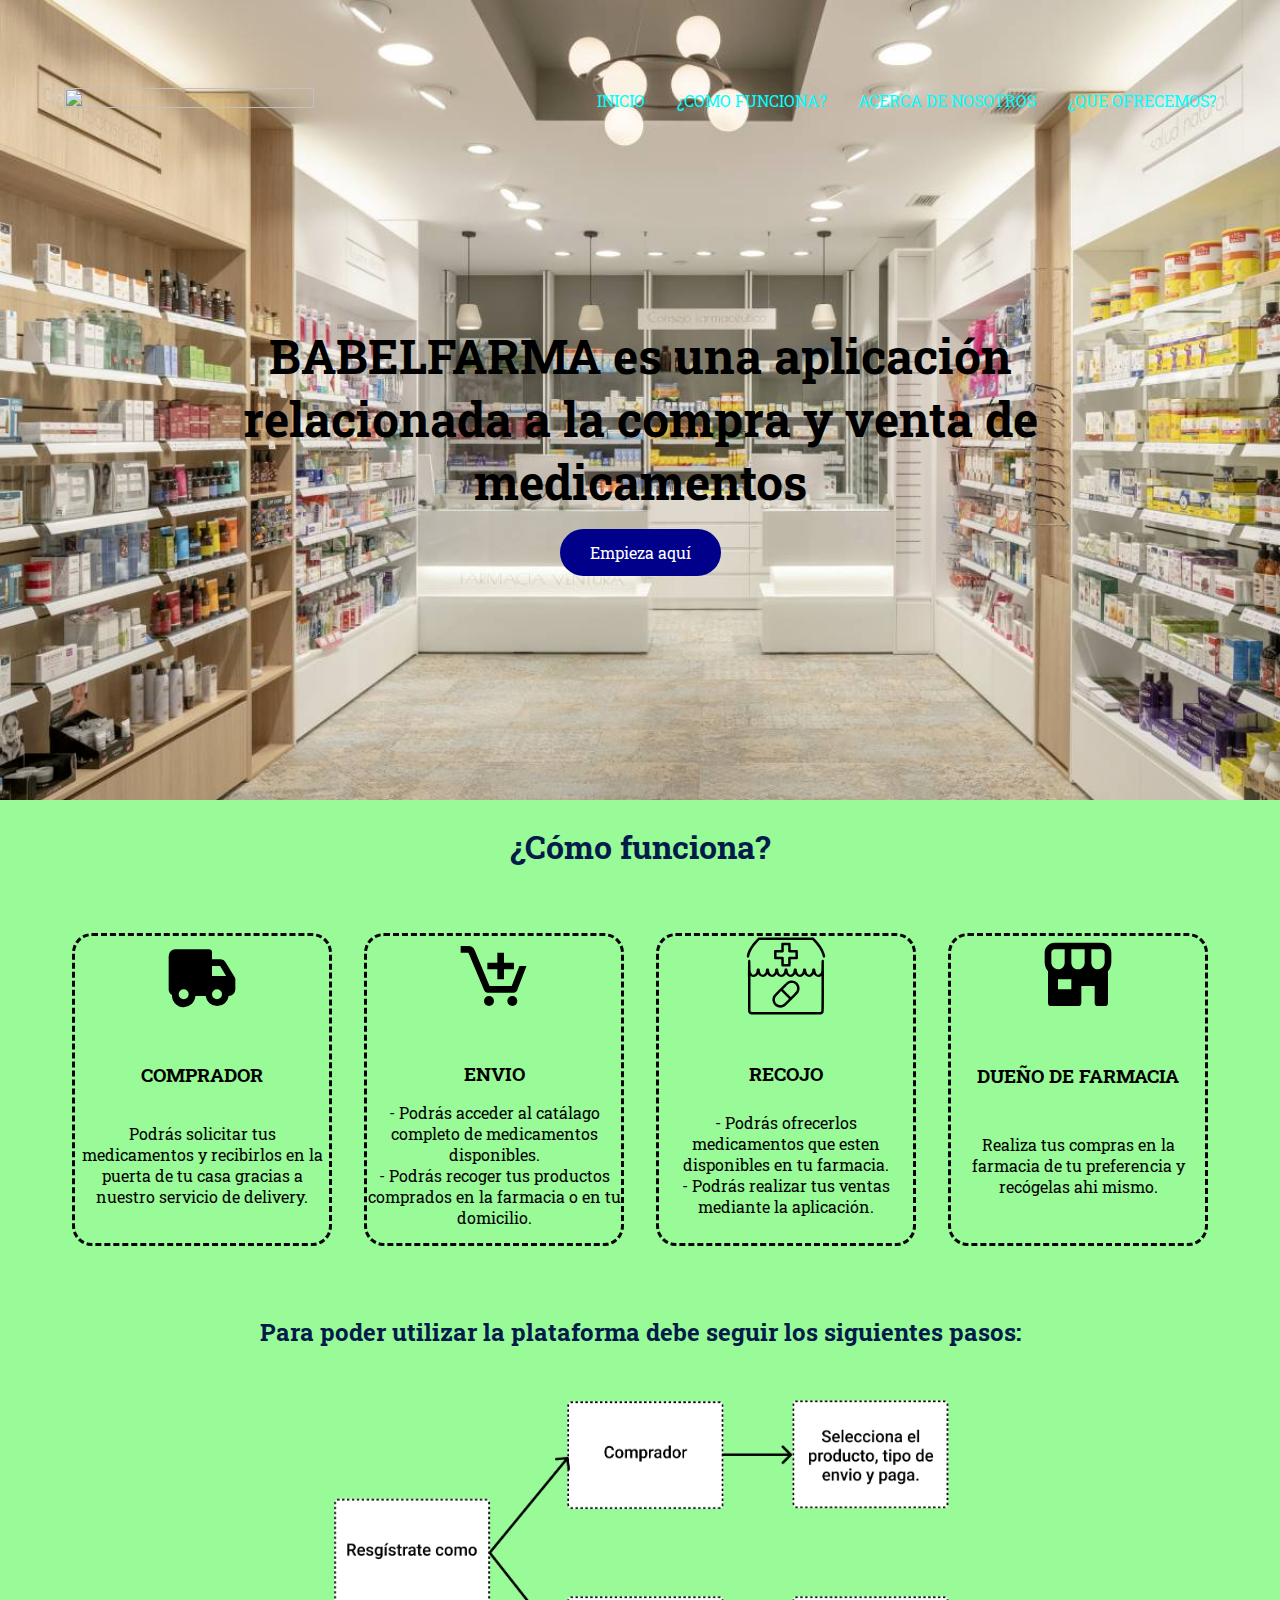
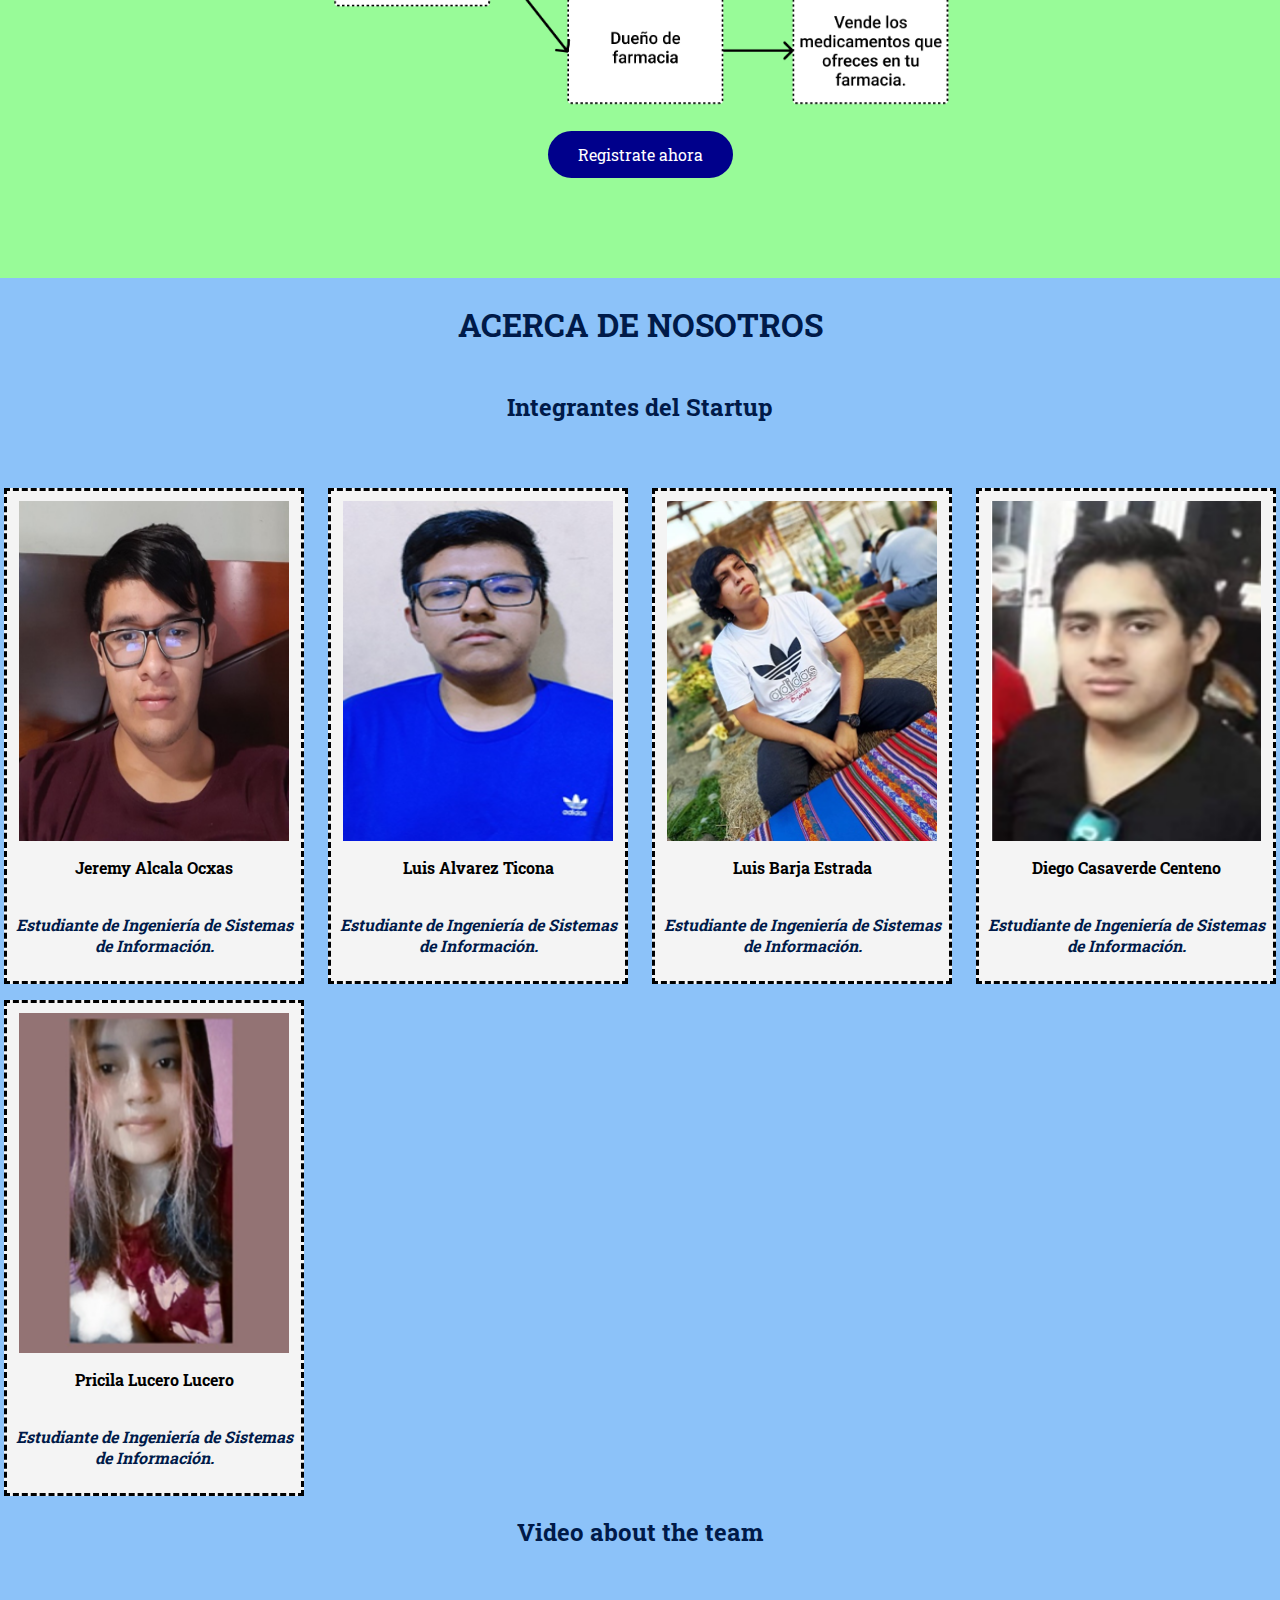
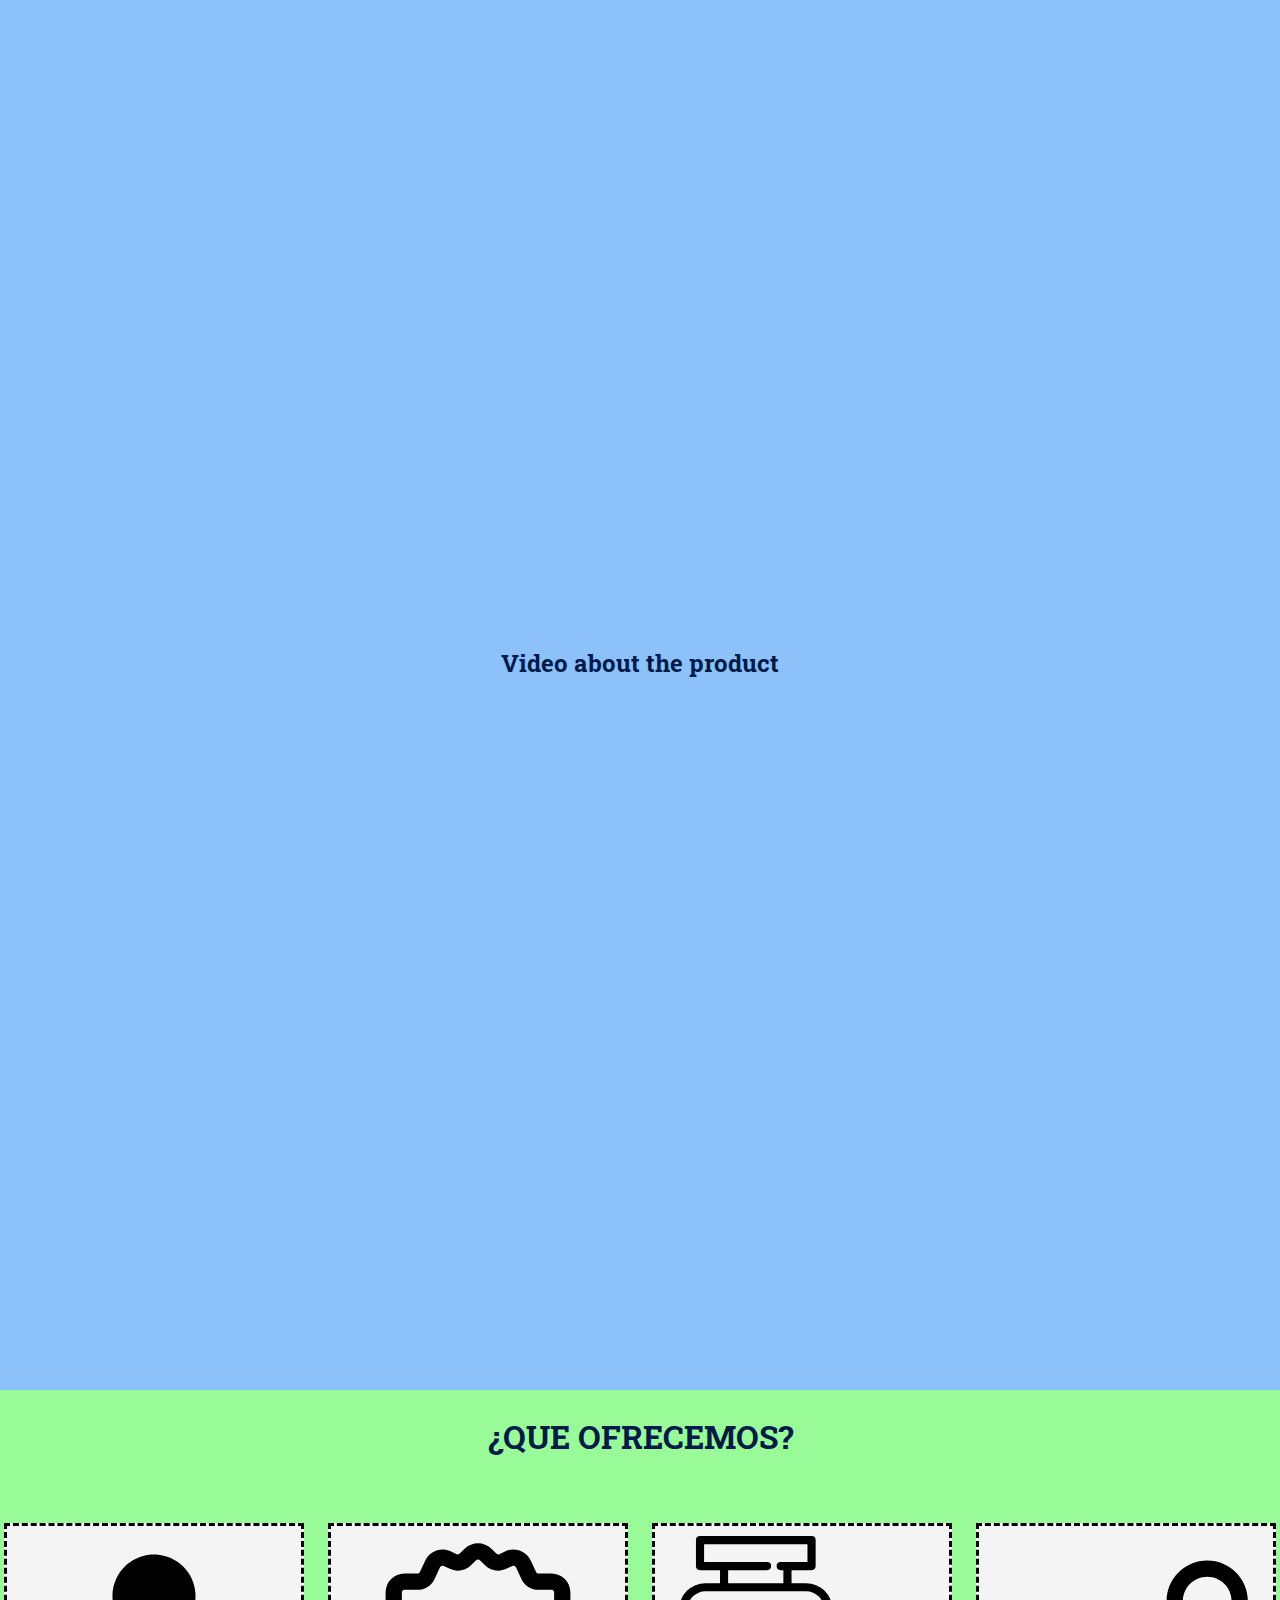
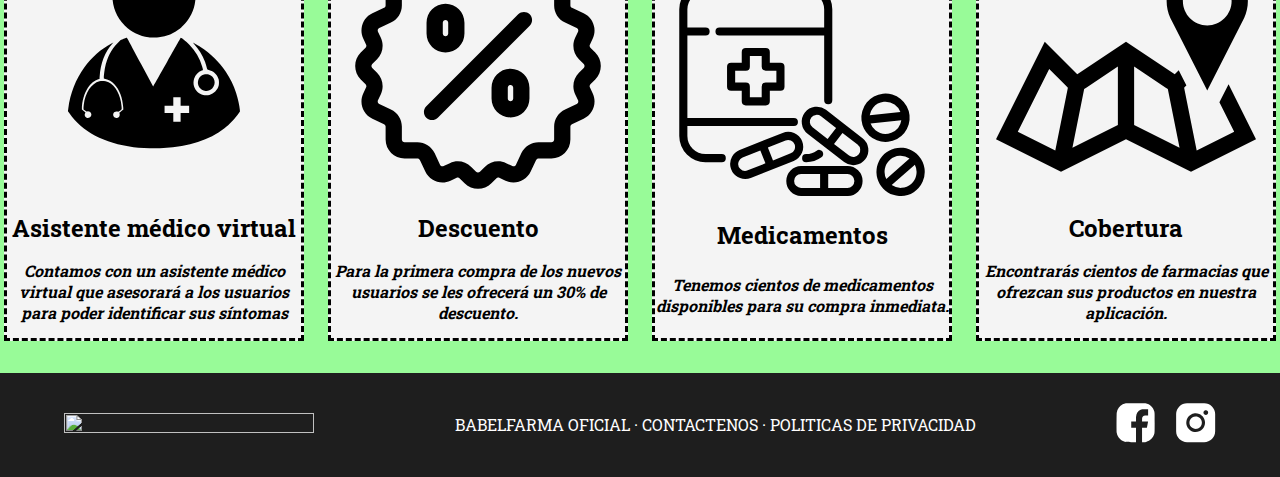
==== index.html @ ec0614d9 "final version" ====
<!DOCTYPE html>
<html lang="es">


<head>
    <meta charset="UTF-8">
    <title>BabelFarma</title>
    <meta name= "author" content="TF-BabelFarma">
    <meta name = "description" content="BabelFarma Official Landing Page">
    <meta name = "keyword" content="Mobile Apps, Web Development, BabelFarma">
    <link rel = "stylesheet" href="public/assets/styles/styles.css">
    <link rel = "shortcun icon" href="public/assets/imagenes/favicon.ico" type="image/x-icon">
</head>
    <header class="hero">
        <nav class="nav container">
            <div class="nav_logo"><!-- LOGO -->
                <a><img class="img-logo" src="./public/assets/imagenes/logo.png"></a>
            </div>

            <ul class="nav__link nav__link--menu">
                <li class="nav__items">
                    <a href="#" class="nav__links">INICIO</a>
                </li>
                <li class="nav__items">
                    <a href="#" class="nav__links">¿COMO FUNCIONA?</a>
                </li>
                <li class="nav__items">
                    <a href="#" class="nav__links">ACERCA DE NOSOTROS</a>
                </li>
                <li class="nav__items">
                    <a href="#" class="nav__links">¿QUE OFRECEMOS?</a>
                </li>
                <!-- EL PATA PUSO IMAGEN ACA -->
            </ul>

            <div class="nav__menu">
                <img src="./public/assets/imagenes/menu.svg" class="nav__img">
            </div>
        </nav>

        <section class="hero__container container">
            <h1 class="hero__title">BABELFARMA es una aplicación relacionada a la compra y venta de medicamentos</h1>
            <a href="#" class="cta">Empieza aquí</a>
        </section>

    </header>
<body>
    <main class="funciones">
        <section class="container function">
            <h2 class="subtitle">¿Cómo funciona?</h2>
            <div class="about__function">
                <article class="function__icons">
                    <img src="./public/assets/imagenes/envios.svg" class="about_icon1">
                    <h3 class="function_title">COMPRADOR</h3>
                    <p class="function__paragraph">Podrás solicitar tus medicamentos y recibirlos
                    en la puerta de tu casa gracias a nuestro servicio de delivery.</p>
                </article>
                <article class="function__icons">
                    <img src="./public/assets/imagenes/comprador.svg" class="about_icon2">
                    <h3>ENVIO</h3>
                    <p class="function__paragraph">- Podrás acceder al catálago completo de medicamentos disponibles.<br>
                        - Podrás recoger tus productos comprados en la farmacia o en tu domicilio.</p>
                </article>
                <article class="function__icons">
                    <img src="./public/assets/imagenes/dueño_farmacia.svg" class="about_icon3">
                    <h3>RECOJO</h3>
                    <p class="function__paragraph">- Podrás ofrecerlos medicamentos que esten disponibles en tu farmacia.<br>
                    - Podrás realizar tus ventas mediante la aplicación.</p>
                </article>
                <article class="function__icons">
                    <img src="./public/assets/imagenes/farmacia.svg" class="about_icon4">
                    <h3>DUEÑO DE FARMACIA</h3>
                    <p class="function__paragraph">Realiza tus compras en la farmacia de tu preferencia
                    y recógelas ahi mismo.</p>
                </article>
            </div>
            <section class="function__container container">
                <h2 class="texto2">Para poder utilizar la plataforma debe seguir los siguientes pasos:</h2>
                <img src="./public/assets/imagenes/diagrama.png" class="about_diagrama">
                <a href="#" class="cta2">Registrate ahora</a>
            </section>
        </section>
    </main>


    <main class="nosotros">
        <section class="container nosotros">
            <h2 class="subtitle">ACERCA DE NOSOTROS</h2>
            <h2 class="texto2">Integrantes del Startup</h2>
            <div class="about__nosotros">
                <article class="cuadro_integrante">
                    <img alt="Foto de Jeremy Alcala" src="./public/assets/imagenes/jeremy.PNG" class="imagen_nosotros">
                    <h4 class="nosotros__nombre">Jeremy Alcala Ocxas</h4>
                    <h6 class="texto"><em>Estudiante de Ingeniería de Sistemas de Información.</em></h6>
                </article>
                <article class="cuadro_integrante">
                    <img alt="Foto de Jeremy Alcala" src="./public/assets/imagenes/luis.PNG" class="imagen_nosotros">
                    <h4 class="nosotros__nombre">Luis Alvarez Ticona</h4>
                    <h6 class="texto"><em>Estudiante de Ingeniería de Sistemas de Información.</em></h6>
                </article>
                <article class="cuadro_integrante">
                    <img alt="Foto de Jeremy Alcala" src="./public/assets/imagenes/barja.PNG" class="imagen_nosotros">
                    <h4 class="nosotros__nombre">Luis Barja Estrada</h4>
                    <h6 class="texto"><em>Estudiante de Ingeniería de Sistemas de Información.</em></h6>
                </article>
                <article class="cuadro_integrante">
                    <img alt="Foto de Jeremy Alcala" src="./public/assets/imagenes/casaverde.PNG" class="imagen_nosotros">
                    <h4 class="nosotros__nombre">Diego Casaverde Centeno</h4>
                    <h6 class="texto"><em>Estudiante de Ingeniería de Sistemas de Información.</em></h6>
                </article>
                <article class="cuadro_integrante">
                    <img alt="Foto de Jeremy Alcala" src="./public/assets/imagenes/pricila.PNG" class="imagen_nosotros">
                    <h4 class="nosotros__nombre">Pricila Lucero Lucero</h4>
                    <h6 class="texto"><em>Estudiante de Ingeniería de Sistemas de Información.</em></h6>
                </article>
            </div>

        </section>
        <section  align="center">
            <div>
                <h2 class="texto2">Video about the team <br></h2>
                <iframe width="1100" height="650" src="https://www.youtube.com/embed/L62KHKXkVKw"
                        title="YouTube video player" frameborder="0" allow="accelerometer; autoplay;
                        clipboard-write; encrypted-media; gyroscope; picture-in-picture" allowfullscreen></iframe>
            </div>
        </section>
        <section  align="center">
            <div>
                <h2 class="texto2">Video about the product <br></h2>
                <iframe width="1100" height="650" src="https://www.youtube.com/embed/L62KHKXkVKw"
                        title="YouTube video player" frameborder="0" allow="accelerometer; autoplay;
                        clipboard-write; encrypted-media; gyroscope; picture-in-picture" allowfullscreen></iframe>
            </div>
            <h2><br></h2>
        </section>
    </main>


    <main class="ofrecemos">
        <section class="container ofrecemos">
            <h2 class="subtitle">¿QUE OFRECEMOS?</h2>
            <div class="about__nosotros">
                <article class="cuadro_ofrecemos">
                    <img alt="Imagen de asistente medico virtual" src="./public/assets/imagenes/asistente.svg" class="imagen_ofrecemos">
                    <h2 class="nosotros_title">Asistente médico virtual</h2>
                    <h4 class="function__paragraph"><em>Contamos con un asistente médico virtual que asesorará a los usuarios para poder
                        identificar sus síntomas</em></h4>
                </article>
                <article class="cuadro_ofrecemos">
                    <img alt="Imagen de descuento" src="./public/assets/imagenes/descuento.svg" class="imagen_ofrecemos">
                    <h2 class="nosotros_title">Descuento</h2>
                    <h4 class="function__paragraph"><em>Para la primera compra de los nuevos usuarios se les ofrecerá un 30% de descuento.</em></h4>
                </article>
                <article class="cuadro_ofrecemos">
                    <img alt="Medicamentos" src="./public/assets/imagenes/medicamentos.svg" class="imagen_ofrecemos">
                    <h2 class="nosotros_title">Medicamentos</h2>
                    <h4 class="function__paragraph"><em>Tenemos cientos de medicamentos disponibles para su compra inmediata.</em></h4>
                </article>
                <article class="cuadro_integrante">
                    <img alt="Cobertura" src="./public/assets/imagenes/cobertura.svg" class="imagen_ofrecemos">
                    <h2 class="nosotros_title">Cobertura</h2>
                    <h4 class="function__paragraph"><em>Encontrarás cientos de farmacias que ofrezcan sus productos en nuestra aplicación.</em></h4>
                </article>
            </div>
        </section>
        <h2><br></h2>
    </main>

    <div class="sect-marg barfooter">
        <div class="container footer text-white">
            <a><img class="img-logo" src="./public/assets/imagenes/logo.png"></a>
            <div class="terms-pol">
                <a class="footlink">BABELFARMA OFICIAL</a>
                <a class="footlink">·</a>
                <a class="footlink">CONTACTENOS</a>
                <a class="footlink">·</a>
                <a class="footlink">POLITICAS DE PRIVACIDAD</a>
            </div>
            <div class="media">
                <a><img class="social-icon" src="./public/assets/imagenes/facebook.svg" alt="Facebook"></a>
                <a><img class="social-icon" src="./public/assets/imagenes/instagrama.svg" alt="Instagram"></a>
            </div>
        </div>
    </div>

</body>
</html>
---- public/assets/styles/styles.css ----
@import url('https://fonts.googleapis.com/css2?family=Roboto+Slab:wght@300;400;600;700&display=swap');

* {
    margin: 0;
    padding: 0;
    box-sizing: border-box;
}

:root{
    --padding-container: 0px 0;
    --color-title: #001A49;
}

body{
    font-family: 'Roboto Slab', serif;
}
.container{
    width: 90%;
    max-width: 1700px;
    margin: 0 auto;
    overflow: hidden;
    padding: var(--padding-container);
}

.hero{
    width: 100%;
    height: 100vh;
    min-height: 600px;
    max-height: 800px;
    position: relative;
    display: grid;
    grid-template-rows: 200px 1fr;
}

.hero::before{
    content: "";
    position: absolute;
    top: 0;
    left: 0;
    width: 100%;
    height: 100%;
    background-image: url('../imagenes/fondo1.png');
    background-size: cover;
    clip-path: polygon(0 0, 100% 0, 100% 100%, 0% 100%);
    z-index: -1;

}

.nav{
    --padding-container: 0;
    height: 100%;
    display: flex;
    align-items: center;
}

.nav_tittle{
    font-weight: 300;
}

.nav__link{
    margin-left: auto;
    padding: 0;
    display: grid;
    grid-auto-flow: column;
    grid-auto-columns: max-content;
    gap: 2em;
}

.nav__items{
    list-style: none;
}



.nav__links{
    color: aqua;
    text-decoration: none;
}

.nav__menu{
    margin-left: auto;
    cursor: pointer;
    display: none;
}

.nav__img{
    display: block;
    width: 30px;
}


.hero__container{
    max-width: 800px;
    display: grid;
    --padding-container: 0;
    display: grid;
    grid-auto-rows: max-content;
    align-content: center;
    gap: 1em;
    padding-bottom: 100px;
    text-align: center;
}

.hero__title{
    font-size: 3rem; /* aqui el cuadro del texto del inicio */
}

.cta{
    display: inline-block;
    background-color: darkblue;
    justify-self: center;
    color: white;
    text-decoration: none;
    padding: 13px 30px;
    border-radius: 32px;
}





.funciones{
    background-color: palegreen;
    content: "";
    position: relative;
    top: 0;
    left: 0;
    width: 100%;
    height: auto;
    background-size: cover;
}

.function{
    position: relative;
    text-align: center;
    height: auto;
}

.subtitle{
    color: var(--color-title);
    font-size: 2rem;
    margin-bottom: 25px;
    padding-top: 25px;
}

.texto{
    color: var(--color-title);
    font-size: 1rem;
    padding-top: 20px;
    margin-bottom: 25px;
}

.about__function{
    padding-top: 40px;
    display: grid;
    width: 100%;
    margin: 0 auto;
    gap: 1em;
    overflow: hidden;
    grid-template-columns: repeat(auto-fit, minmax(260px, auto));
}

.about_icon1{
    width: 80px;
    padding-bottom: 9px;
}
.about_icon2{
    width: 80px;
    padding-bottom: 29px;
}
.about_icon3{
    width: 80px;
    padding-bottom: 18px;
}
.about_icon4{
    width: 80px;
}

.function__paragraph{
    padding-bottom: 15px;
}

.function__icons{
    display: grid;
    gap: 1em;
    justify-items: center;
    width: 260px;
    overflow: hidden;
    margin: 0 auto;
    border-style: dashed;
    border-radius: 20px;
}

.about_diagrama{
    background-size: cover;
    width: 80%;
    justify-self: center;
}

.function__container{
    padding-top: 50px;
    max-width: 800px;
    display: grid;
    --padding-container: 0;
    display: grid;
    grid-auto-rows: max-content;
    align-content: center;
    gap: 1em;
    padding-bottom: 100px;
    text-align: center;
}

.cta2{
    display: inline-block;
    background-color: darkblue;
    justify-self: center;
    color: white;
    text-decoration: none;
    padding: 13px 30px;
    border-radius: 32px;
}




.texto2{
    color: var(--color-title);
    font-size: 1.5rem;
    padding-top: 20px;
    margin-bottom: 25px;
}

.nosotros{
    background-color: #8CC2F9;
    content: "";
    position: relative;
    top: 0;
    left: 0;
    width: 100%;
    height: auto;
    background-size: cover;
}

.nosotros{
    text-align: center;
    height: auto;
}

.about__nosotros{
    padding-top: 40px;
    display: grid;
    width: 100%;
    margin: 0 auto;
    gap: 1em;
    overflow: hidden;
    grid-template-columns: repeat(auto-fit, minmax(260px, auto));
}

.cuadro_integrante{
    display: grid;
    gap: 1em;
    justify-items: center;
    width: 300px;
    overflow: hidden;
    margin: 0 auto;
    border-style: dashed;
    background-color: #f4f4f4;
}
.imagen_nosotros{
    padding-top: 10px;
    justify-items: center;
    width: 270px;
    height: 350px;
}

.ofrecemos{
    background-color: palegreen;
    content: "";
    position: relative;
    top: 0;
    left: 0;
    width: 100%;
    height: auto;
    background-size: cover;
}
.about__nosotros{
    padding-top: 40px;
    display: grid;
    width: 100%;
    margin: 0 auto;
    gap: 1em;
    overflow: hidden;
    grid-template-columns: repeat(auto-fit, minmax(260px, auto));
}




.ofrecemos{
    position: relative;
    text-align: center;
    height: auto;
}

.about__nosotros{
    padding-top: 40px;
    display: grid;
    width: 100%;
    margin: 0 auto;
    gap: 1em;
    overflow: hidden;
    grid-template-columns: repeat(auto-fit, minmax(260px, auto));
}

.cuadro_ofrecemos{
    display: grid;
    gap: 1em;
    justify-items: center;
    width: 300px;
    overflow: hidden;
    margin: 0 auto;
    border-style: dashed;
    background-color: #f4f4f4;
}

.imagen_ofrecemos{
    padding-top: 10px;
    justify-items: center;
    width: 270px;
    height: 270px;
}




.img-logo{
    width: 250px;
    height: 20%;
}

.footer {
    display: flex;
    justify-content: space-between;
    align-items: center;
}
.barfooter {
    background-color: #1e1e1e;
    padding: 30px 0px;
}

.media {
    display: flex;
    column-gap: 20px;
}
.social-icon {
    width: 30px;
    height: 30px;
}

.social-icon{
    height: 40px;
    width: 40px;
    transition: 0.2s ease-in;
}

.social-icon:hover {
    transform: scale(1.2);
    transition: 0.2s ease-in;

}

.footlink {
    font-size: 16px;
    color: white;
}
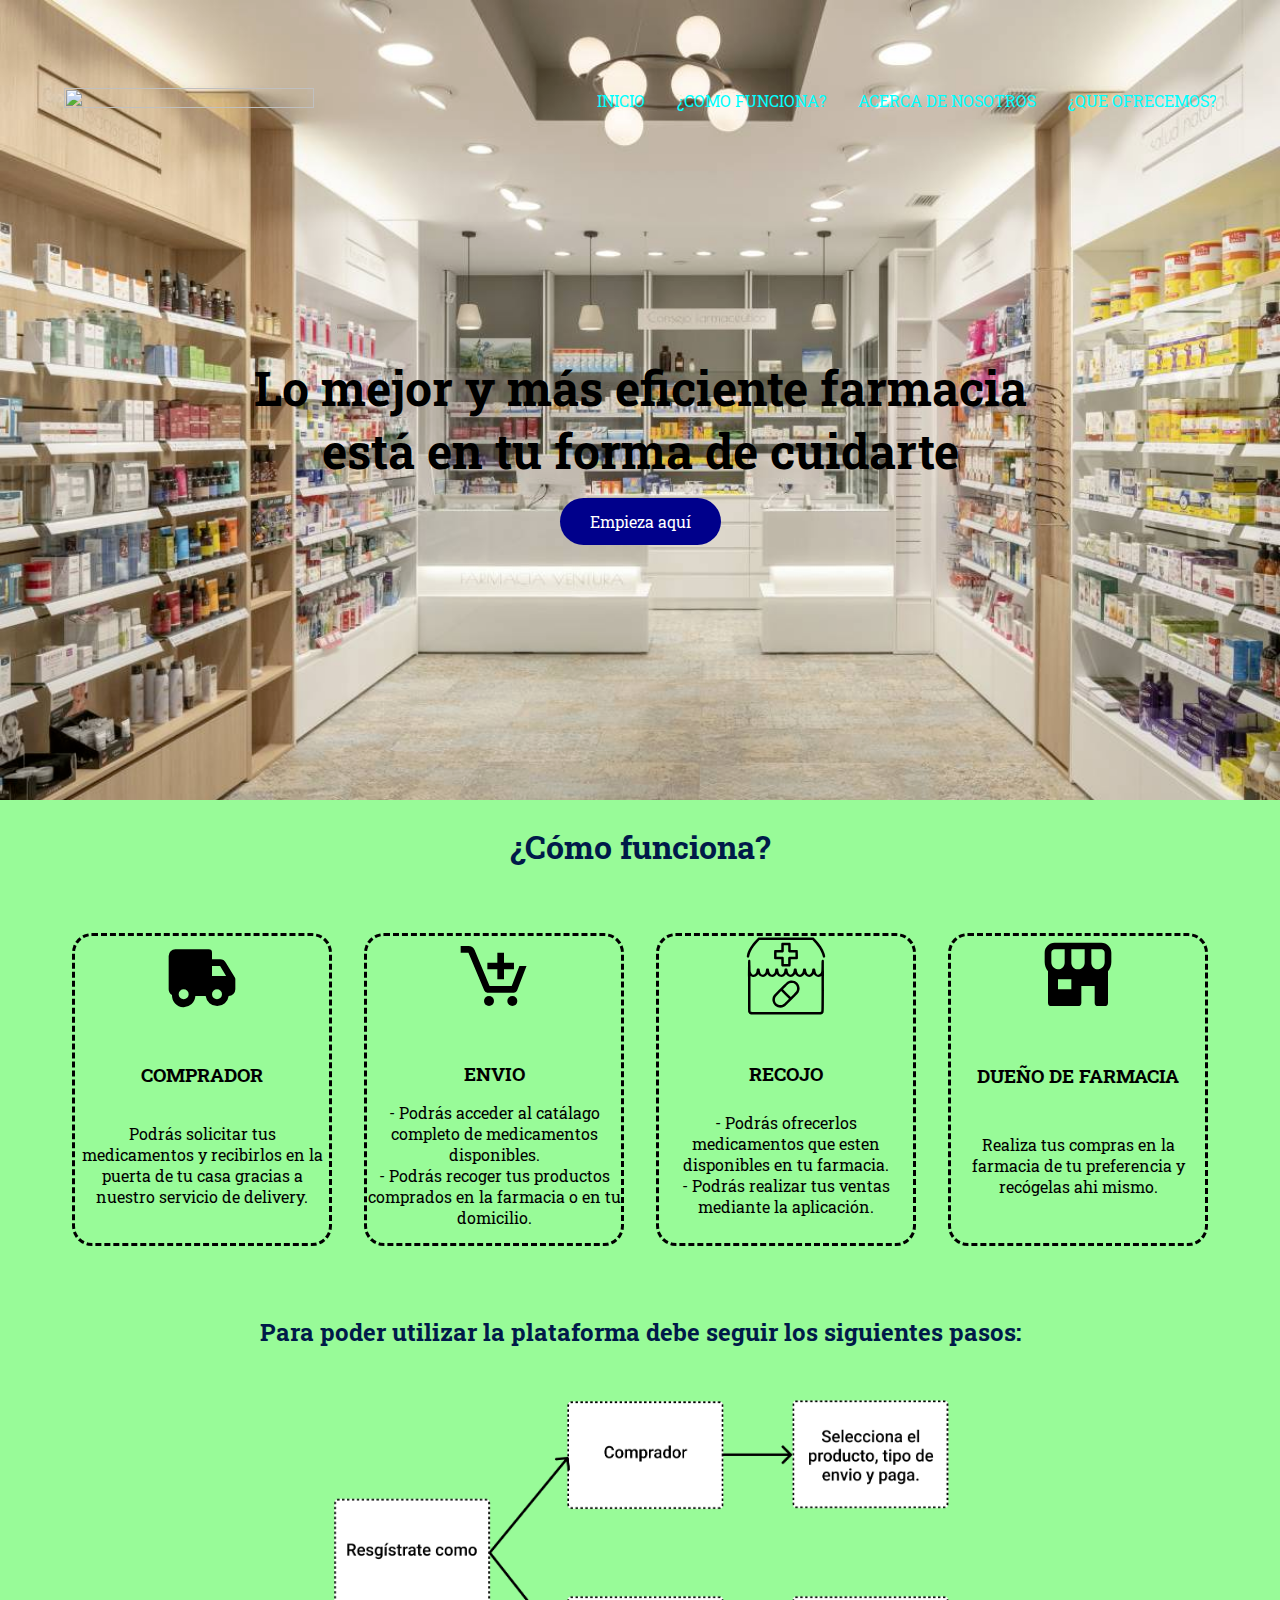
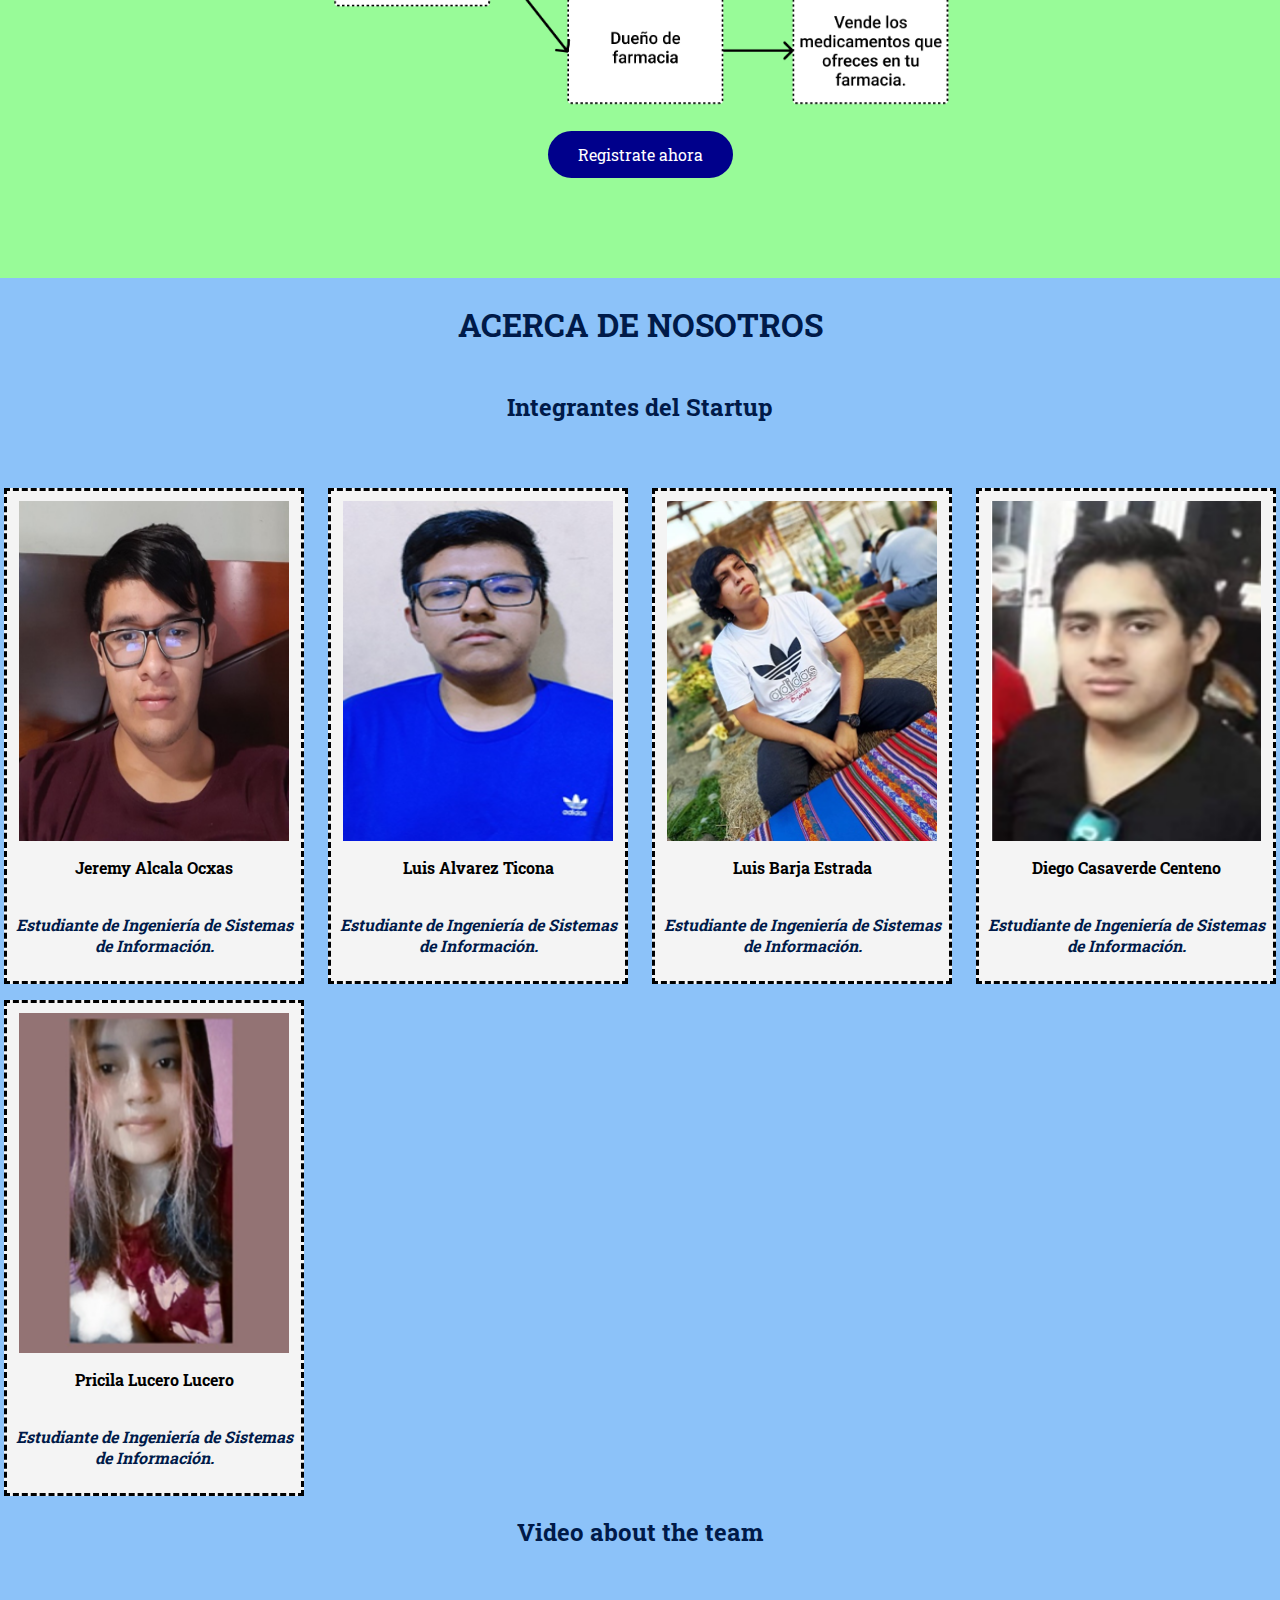
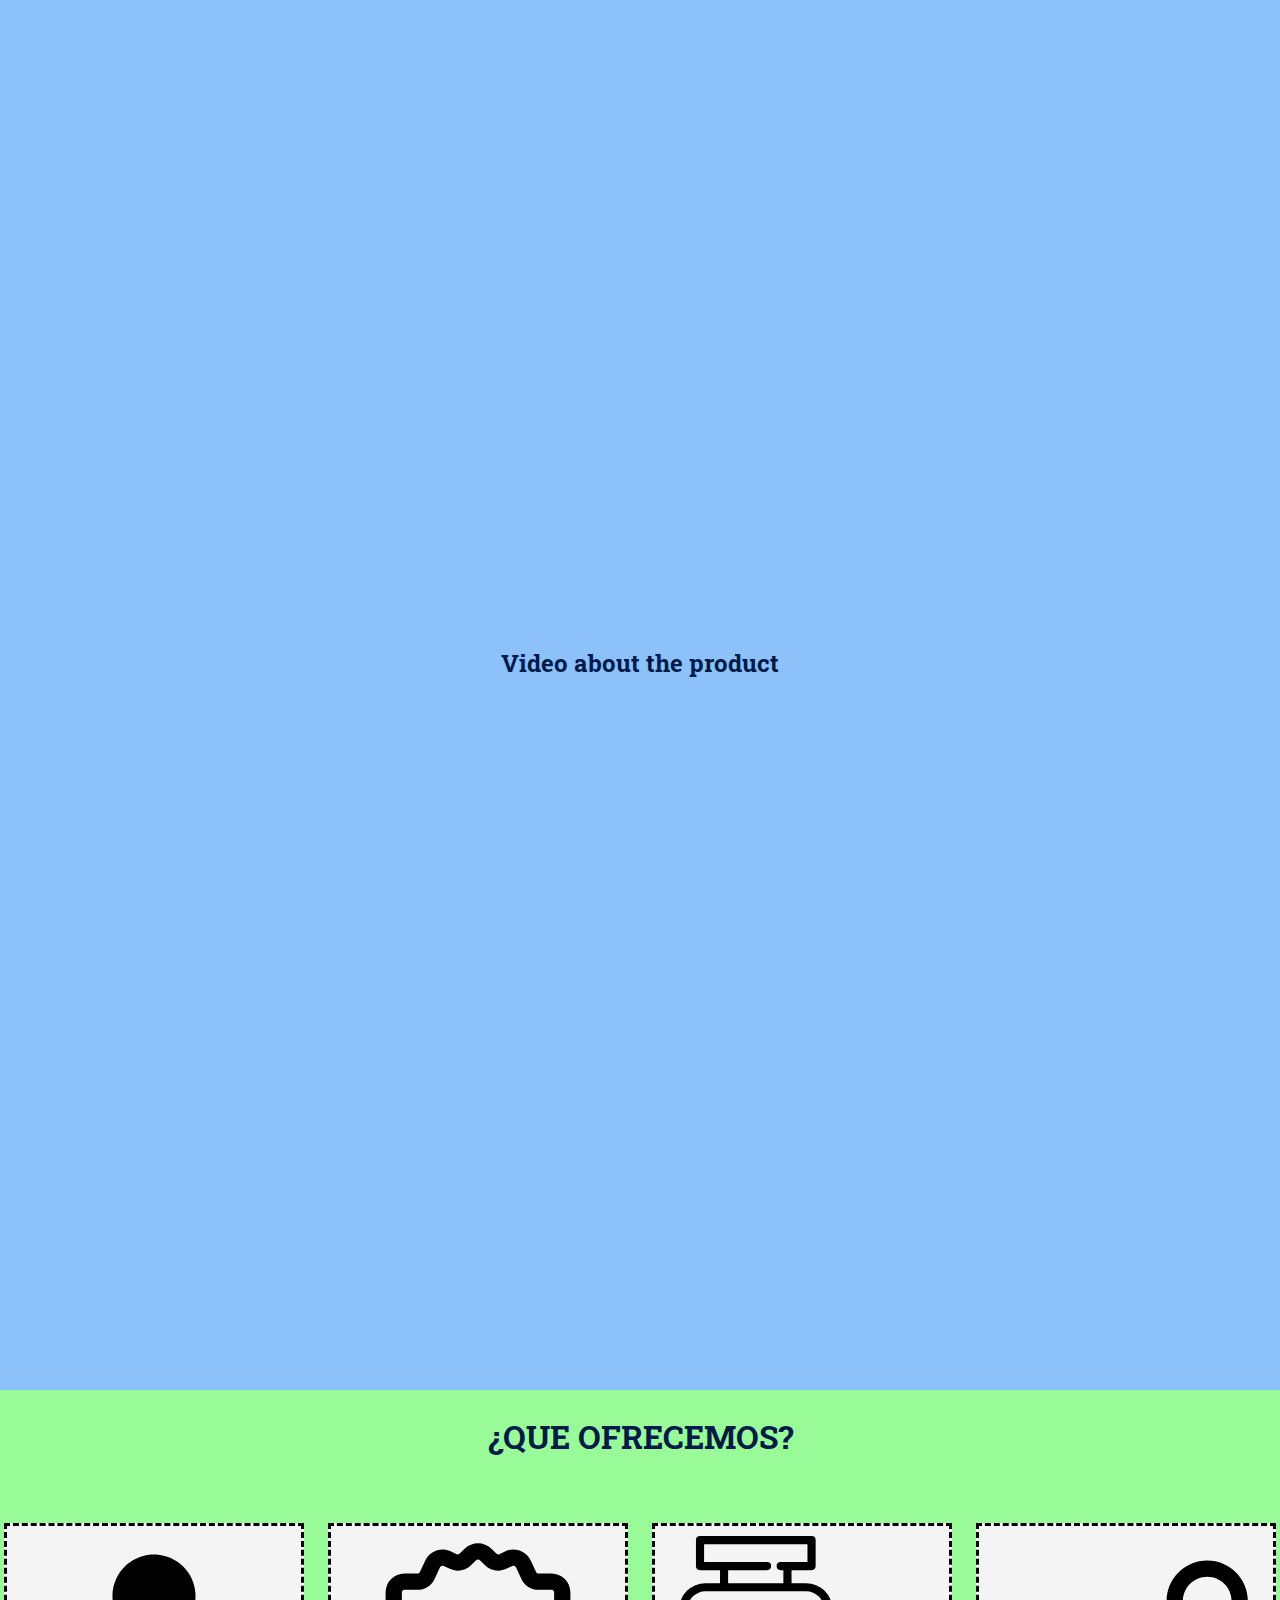
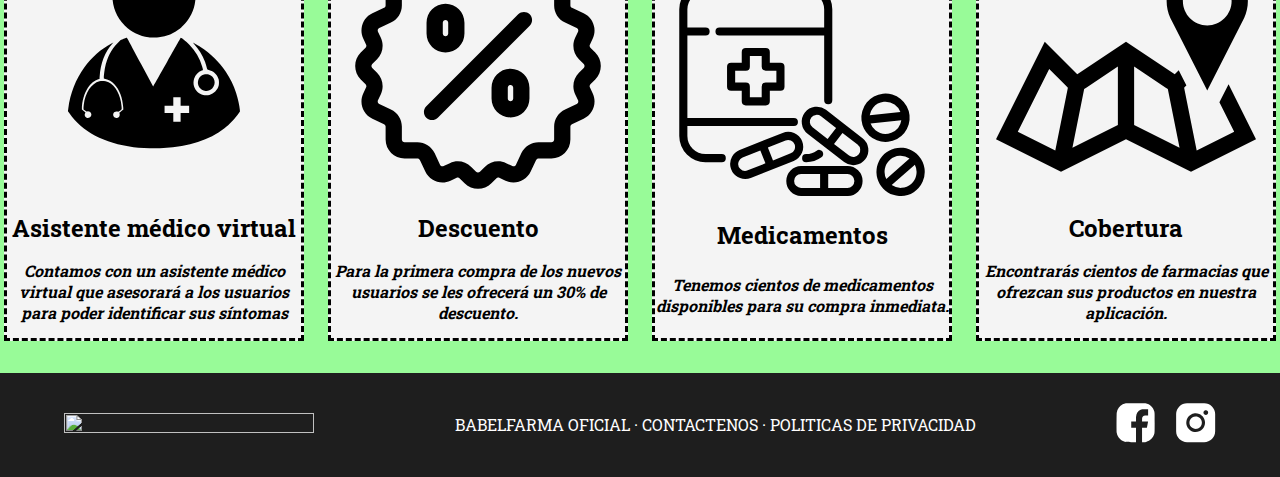
==== commit 5f4de9a6: "correcion de primera parte" ====
--- a/index.html
+++ b/index.html
@@ -39,7 +39,7 @@
         </nav>
 
         <section class="hero__container container">
-            <h1 class="hero__title">BABELFARMA es una aplicación relacionada a la compra y venta de medicamentos</h1>
+            <h1 class="hero__title">Lo mejor y más eficiente farmacia está en tu forma de cuidarte</h1>
             <a href="#" class="cta">Empieza aquí</a>
         </section>
 
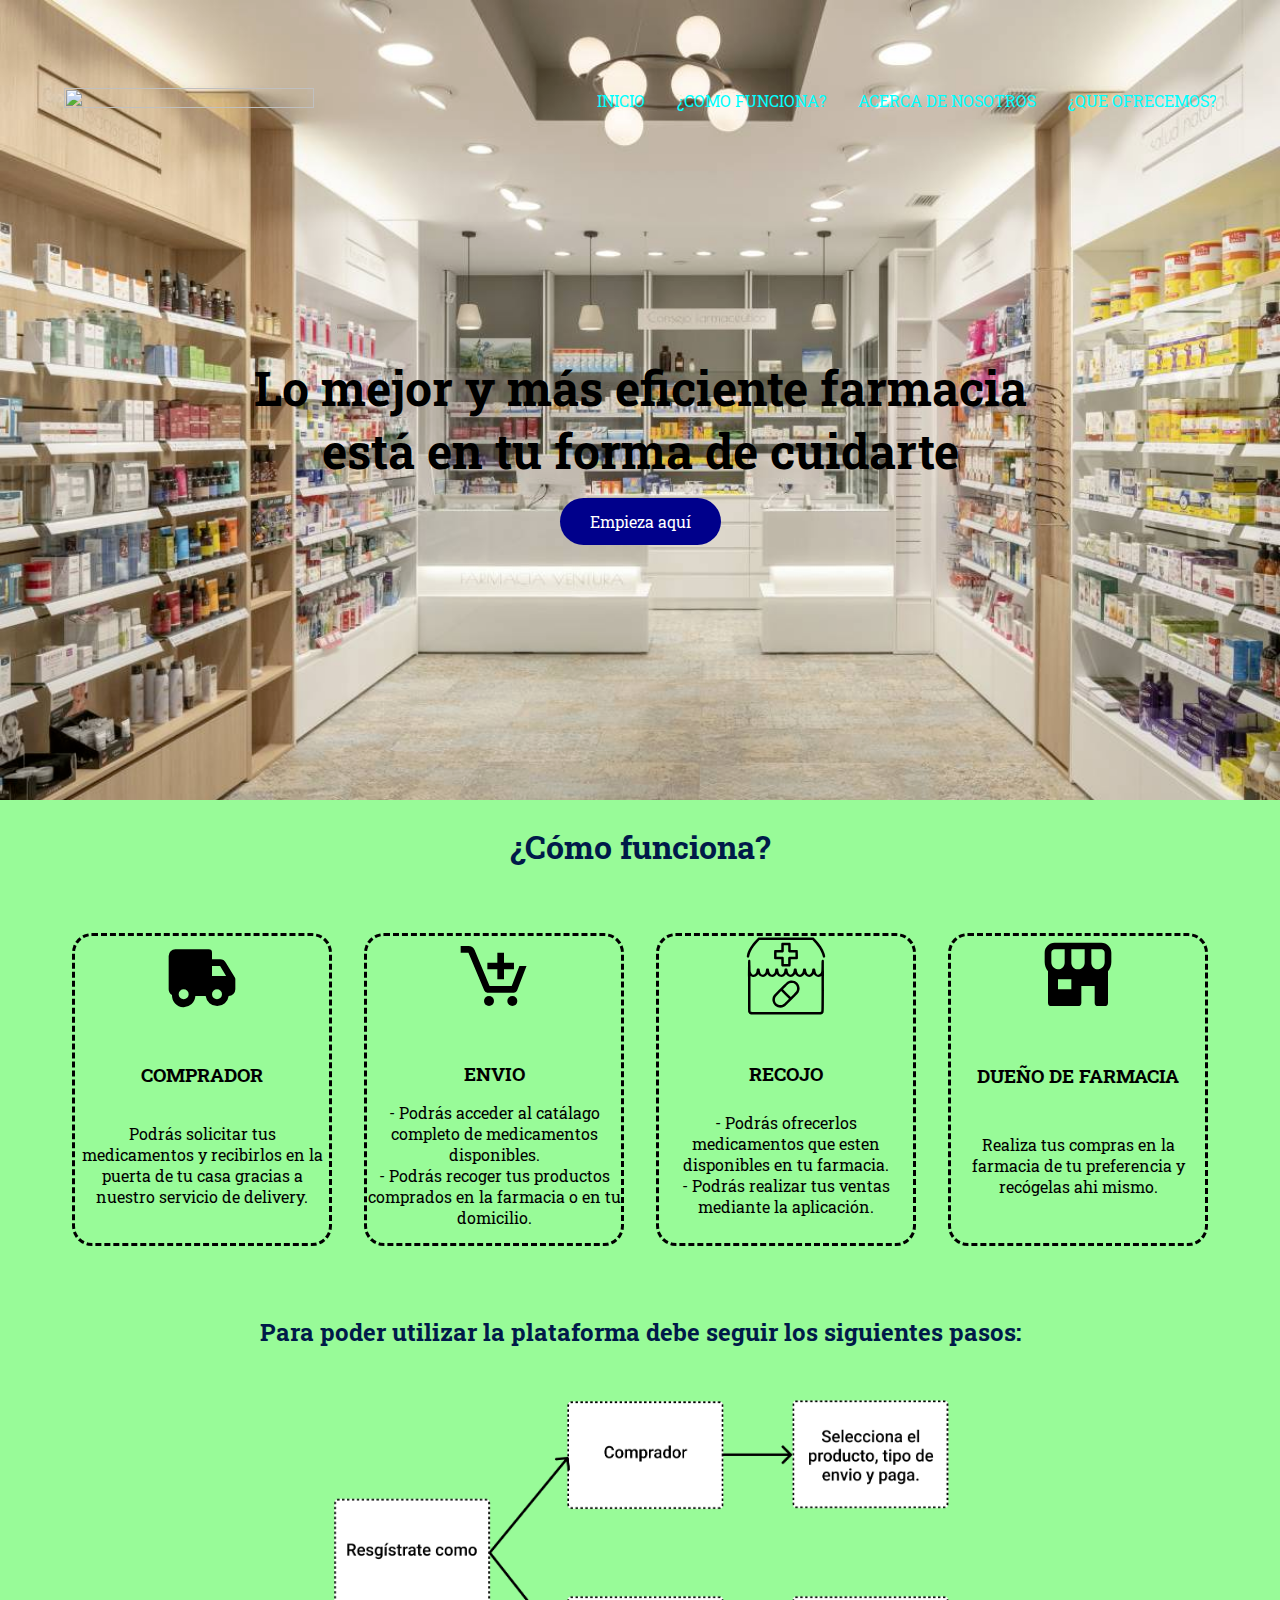
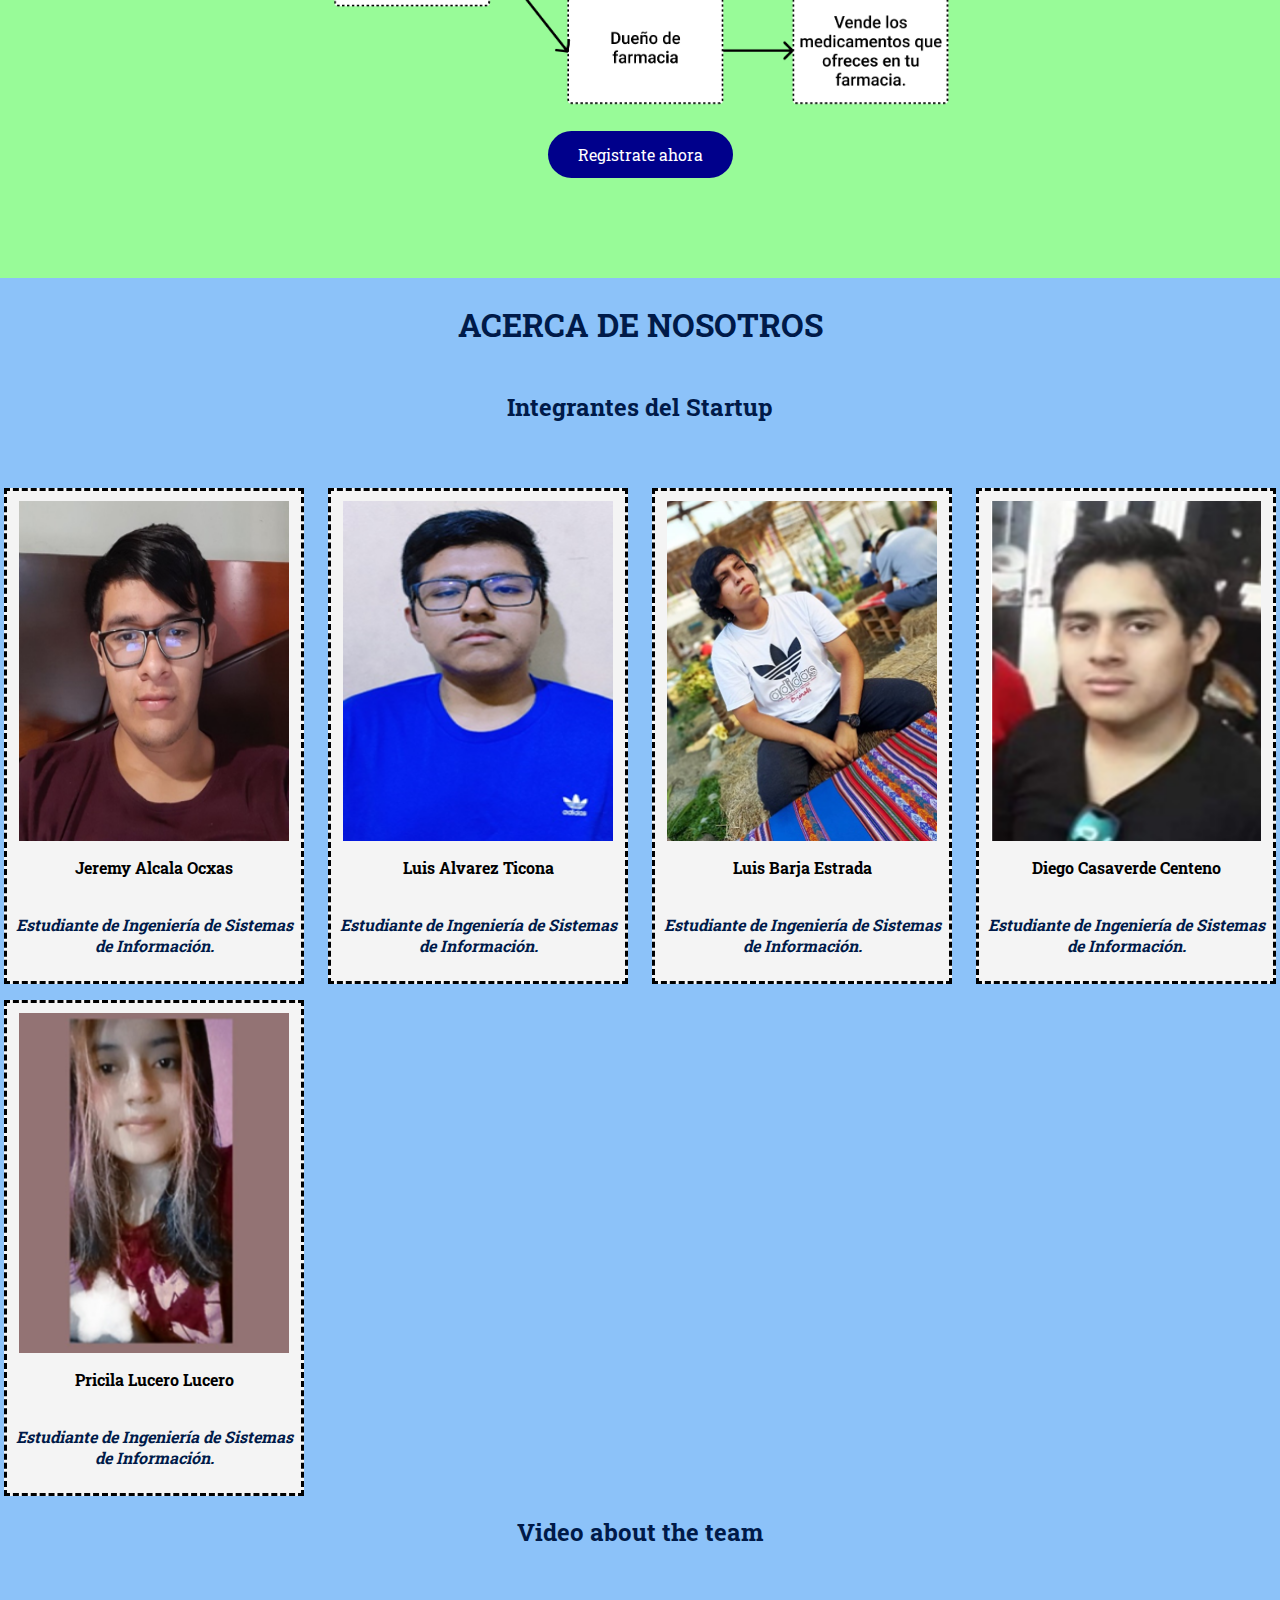
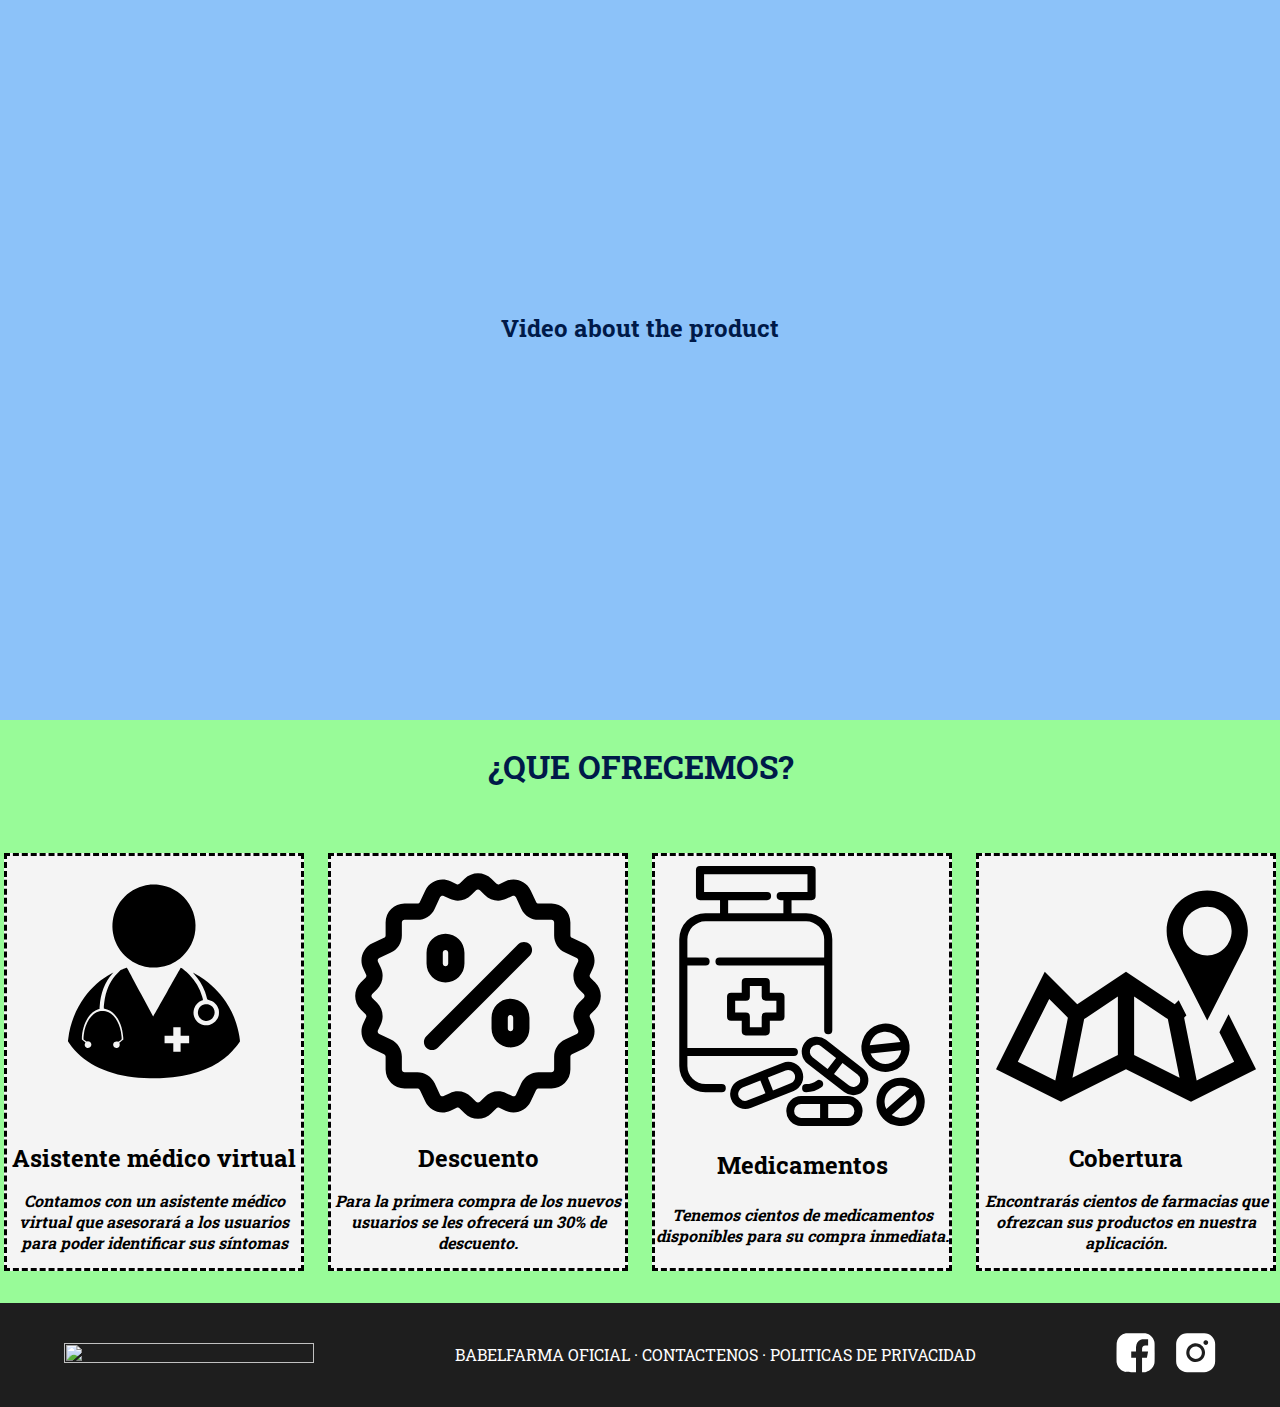
==== commit 44bcd988: "Trabajo Final-falta video" ====
--- a/index.html
+++ b/index.html
@@ -12,30 +12,24 @@
     <link rel = "shortcun icon" href="public/assets/imagenes/favicon.ico" type="image/x-icon">
 </head>
     <header class="hero">
-        <nav class="nav container">
-            <div class="nav_logo"><!-- LOGO -->
+        <nav class="nav container" id="inicio">
+            <div class="nav_logo">
                 <a><img class="img-logo" src="./public/assets/imagenes/logo.png"></a>
             </div>
-
-            <ul class="nav__link nav__link--menu">
+            <ul class="nav__link --menu">
                 <li class="nav__items">
-                    <a href="#" class="nav__links">INICIO</a>
+                    <a href="#inicio" class="nav__links">INICIO</a>
                 </li>
                 <li class="nav__items">
-                    <a href="#" class="nav__links">¿COMO FUNCIONA?</a>
+                    <a href="#funciona" class="nav__links">¿COMO FUNCIONA?</a>
                 </li>
                 <li class="nav__items">
-                    <a href="#" class="nav__links">ACERCA DE NOSOTROS</a>
+                    <a href="#nosotros" class="nav__links">ACERCA DE NOSOTROS</a>
                 </li>
                 <li class="nav__items">
-                    <a href="#" class="nav__links">¿QUE OFRECEMOS?</a>
+                    <a href="#queofrecemos" class="nav__links">¿QUE OFRECEMOS?</a>
                 </li>
-                <!-- EL PATA PUSO IMAGEN ACA -->
             </ul>
-
-            <div class="nav__menu">
-                <img src="./public/assets/imagenes/menu.svg" class="nav__img">
-            </div>
         </nav>
 
         <section class="hero__container container">
@@ -43,10 +37,11 @@
             <a href="#" class="cta">Empieza aquí</a>
         </section>
 
-    </header>
+</header>
+
 <body>
     <main class="funciones">
-        <section class="container function">
+        <section class="container function" id="funciona">
             <h2 class="subtitle">¿Cómo funciona?</h2>
             <div class="about__function">
                 <article class="function__icons">
@@ -84,7 +79,7 @@
 
 
     <main class="nosotros">
-        <section class="container nosotros">
+        <section class="container nosotros" id="nosotros">
             <h2 class="subtitle">ACERCA DE NOSOTROS</h2>
             <h2 class="texto2">Integrantes del Startup</h2>
             <div class="about__nosotros">
@@ -119,27 +114,27 @@
         <section  align="center">
             <div>
                 <h2 class="texto2">Video about the team <br></h2>
-                <iframe width="1100" height="650" src="https://www.youtube.com/embed/L62KHKXkVKw"
-                        title="YouTube video player" frameborder="0" allow="accelerometer; autoplay;
-                        clipboard-write; encrypted-media; gyroscope; picture-in-picture" allowfullscreen></iframe>
+                <iframe width="560" height="315" src="https://www.youtube.com/embed/L62KHKXkVKw"
+                        title="YouTube video player" frameborder="0" allow="accelerometer; autoplay; clipboard-write;
+                        encrypted-media; gyroscope; picture-in-picture" allowfullscreen></iframe>
             </div>
         </section>
         <section  align="center">
             <div>
                 <h2 class="texto2">Video about the product <br></h2>
-                <iframe width="1100" height="650" src="https://www.youtube.com/embed/L62KHKXkVKw"
-                        title="YouTube video player" frameborder="0" allow="accelerometer; autoplay;
-                        clipboard-write; encrypted-media; gyroscope; picture-in-picture" allowfullscreen></iframe>
             </div>
+            <iframe width="560" height="315" src="https://www.youtube.com/embed/L62KHKXkVKw"
+                    title="YouTube video player" frameborder="0" allow="accelerometer; autoplay; clipboard-write;
+                        encrypted-media; gyroscope; picture-in-picture" allowfullscreen></iframe>
             <h2><br></h2>
         </section>
     </main>
 
 
     <main class="ofrecemos">
-        <section class="container ofrecemos">
+        <section class="container ofrecemos" id="queofrecemos">
             <h2 class="subtitle">¿QUE OFRECEMOS?</h2>
-            <div class="about__nosotros">
+            <div class="about__ofrecemos">
                 <article class="cuadro_ofrecemos">
                     <img alt="Imagen de asistente medico virtual" src="./public/assets/imagenes/asistente.svg" class="imagen_ofrecemos">
                     <h2 class="nosotros_title">Asistente médico virtual</h2>
--- a/public/assets/styles/styles.css
+++ b/public/assets/styles/styles.css
@@ -20,6 +20,12 @@
     margin: 0 auto;
     overflow: hidden;
     padding: var(--padding-container);
+}
+
+.nav__items:hover{
+    background: white;
+    border-radius: 15px;
+    padding: 5px 10px;
 }
 
 .hero{
@@ -43,8 +49,8 @@
     background-size: cover;
     clip-path: polygon(0 0, 100% 0, 100% 100%, 0% 100%);
     z-index: -1;
-
-}
+}
+
 
 .nav{
     --padding-container: 0;
@@ -58,6 +64,7 @@
 }
 
 .nav__link{
+    transition: ease-in-out 0.5s;
     margin-left: auto;
     padding: 0;
     display: grid;
@@ -69,7 +76,6 @@
 .nav__items{
     list-style: none;
 }
-
 
 
 .nav__links{
@@ -87,6 +93,11 @@
     display: block;
     width: 30px;
 }
+
+.scroll{
+    height: 100px;
+}
+
 
 
 .hero__container{
@@ -128,6 +139,7 @@
     width: 100%;
     height: auto;
     background-size: cover;
+    z-index: -1;
 }
 
 .function{
@@ -256,6 +268,12 @@
     grid-template-columns: repeat(auto-fit, minmax(260px, auto));
 }
 
+.about__nosotros:last-of-type{
+    grid-column: 1/-1;
+}
+
+
+
 .cuadro_integrante{
     display: grid;
     gap: 1em;
@@ -283,7 +301,14 @@
     height: auto;
     background-size: cover;
 }
-.about__nosotros{
+
+.ofrecemos{
+    position: relative;
+    text-align: center;
+    height: auto;
+}
+
+.about__ofrecemos{
     padding-top: 40px;
     display: grid;
     width: 100%;
@@ -293,23 +318,8 @@
     grid-template-columns: repeat(auto-fit, minmax(260px, auto));
 }
 
-
-
-
-.ofrecemos{
-    position: relative;
-    text-align: center;
-    height: auto;
-}
-
-.about__nosotros{
-    padding-top: 40px;
-    display: grid;
-    width: 100%;
-    margin: 0 auto;
-    gap: 1em;
-    overflow: hidden;
-    grid-template-columns: repeat(auto-fit, minmax(260px, auto));
+.about__ofrecemos:last-of-type{
+    grid-column: 1/-1;
 }
 
 .cuadro_ofrecemos{
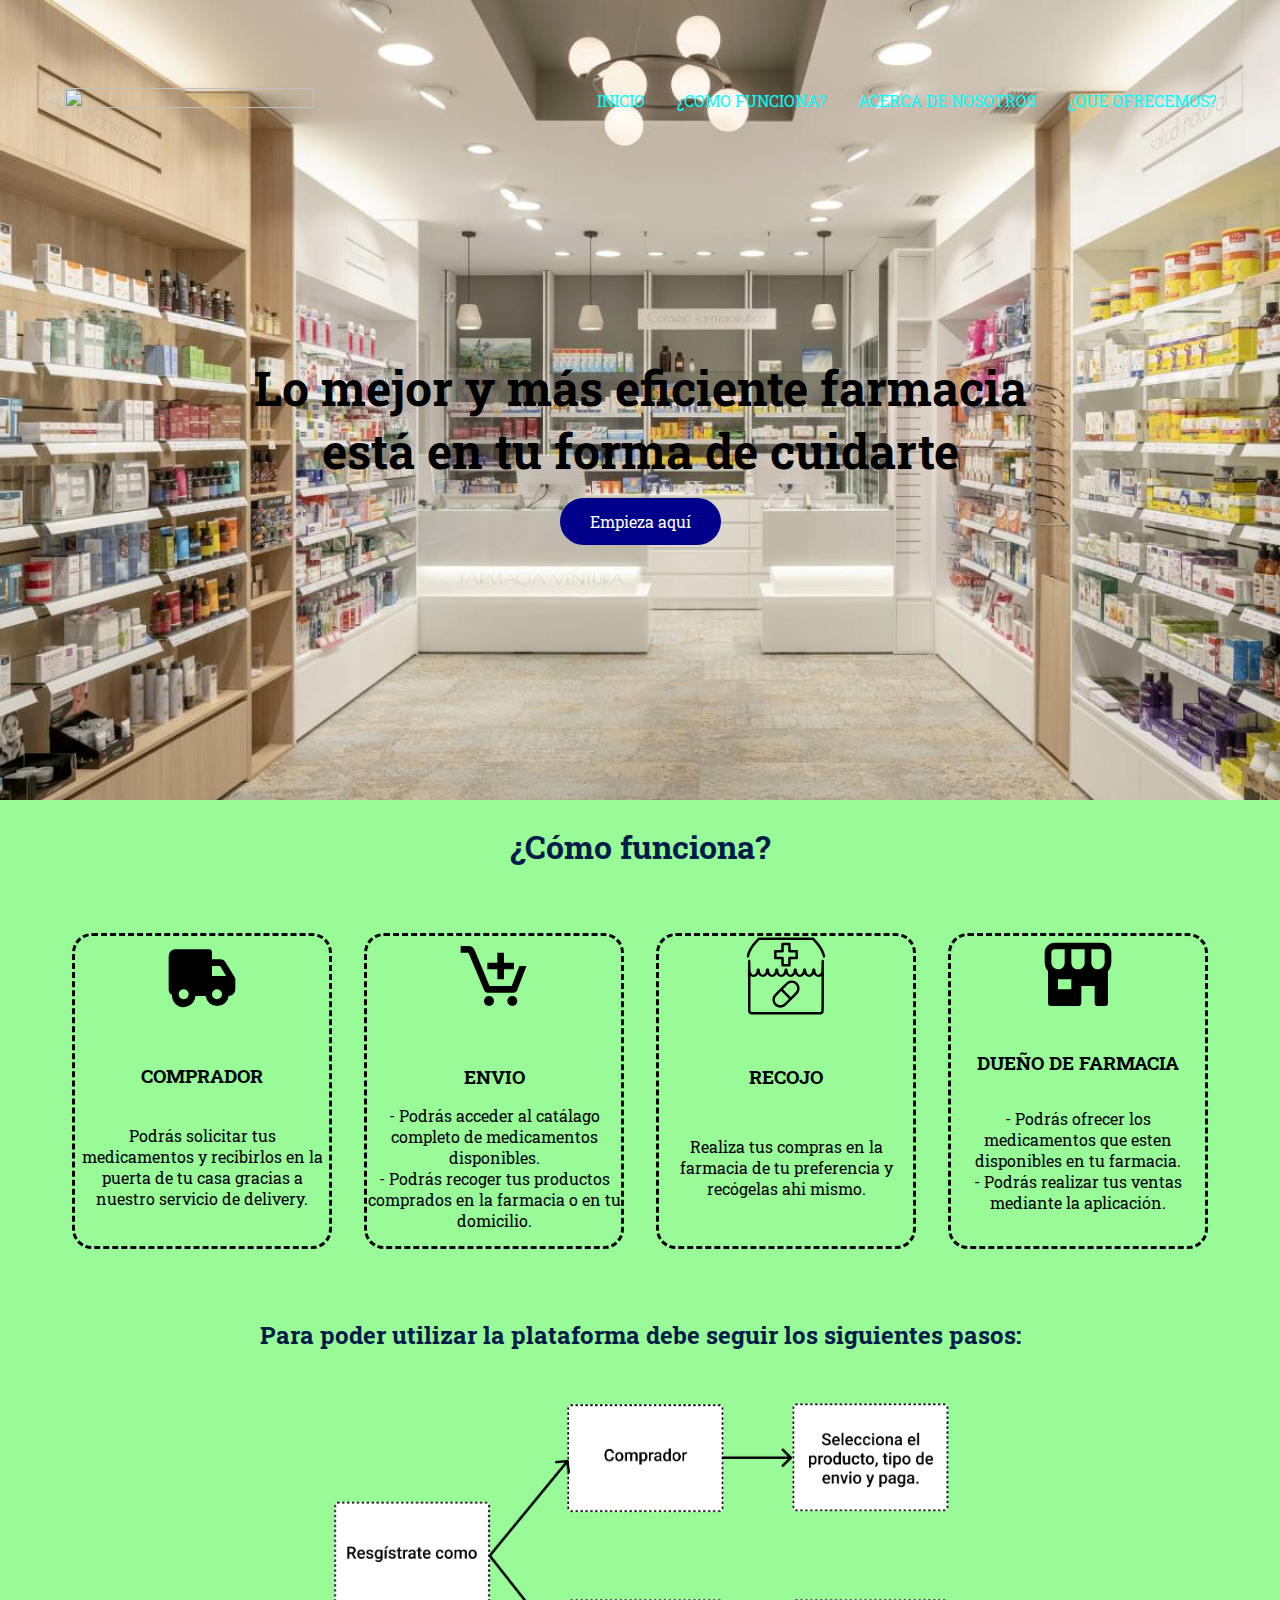
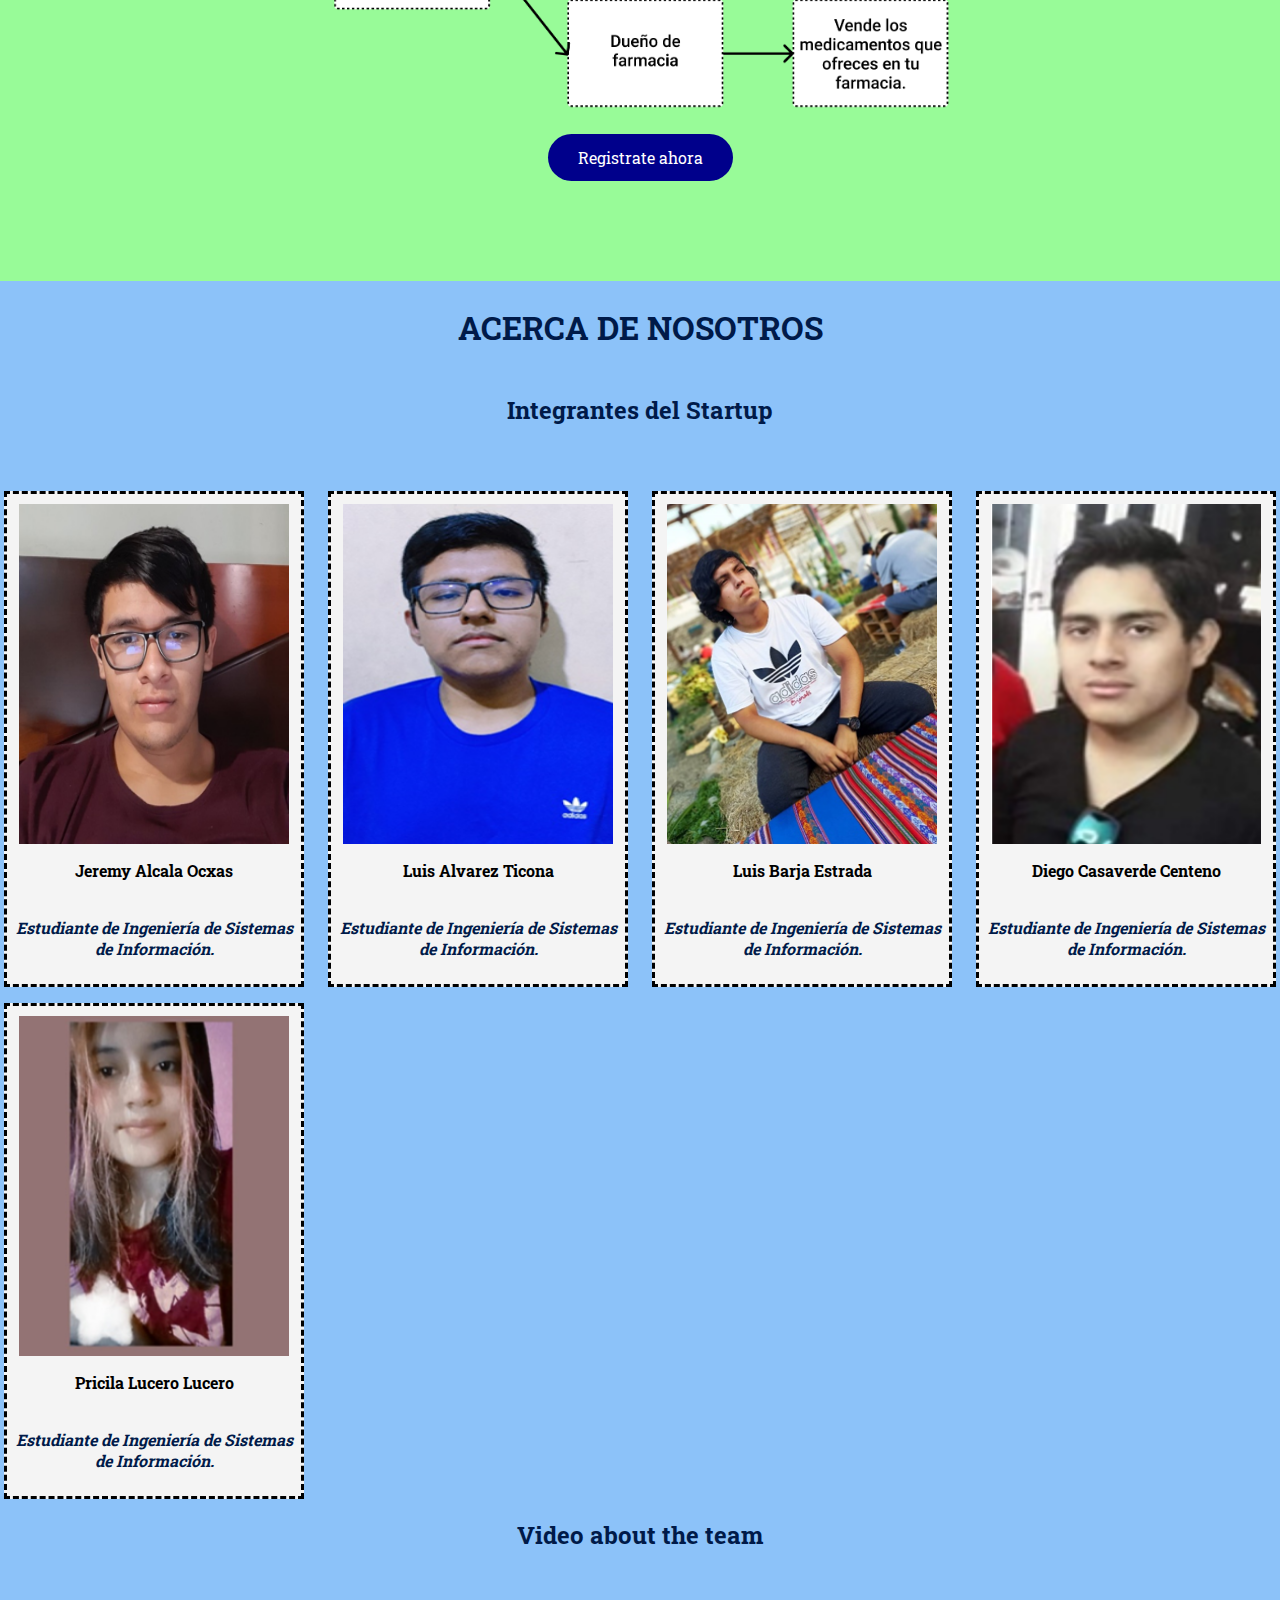
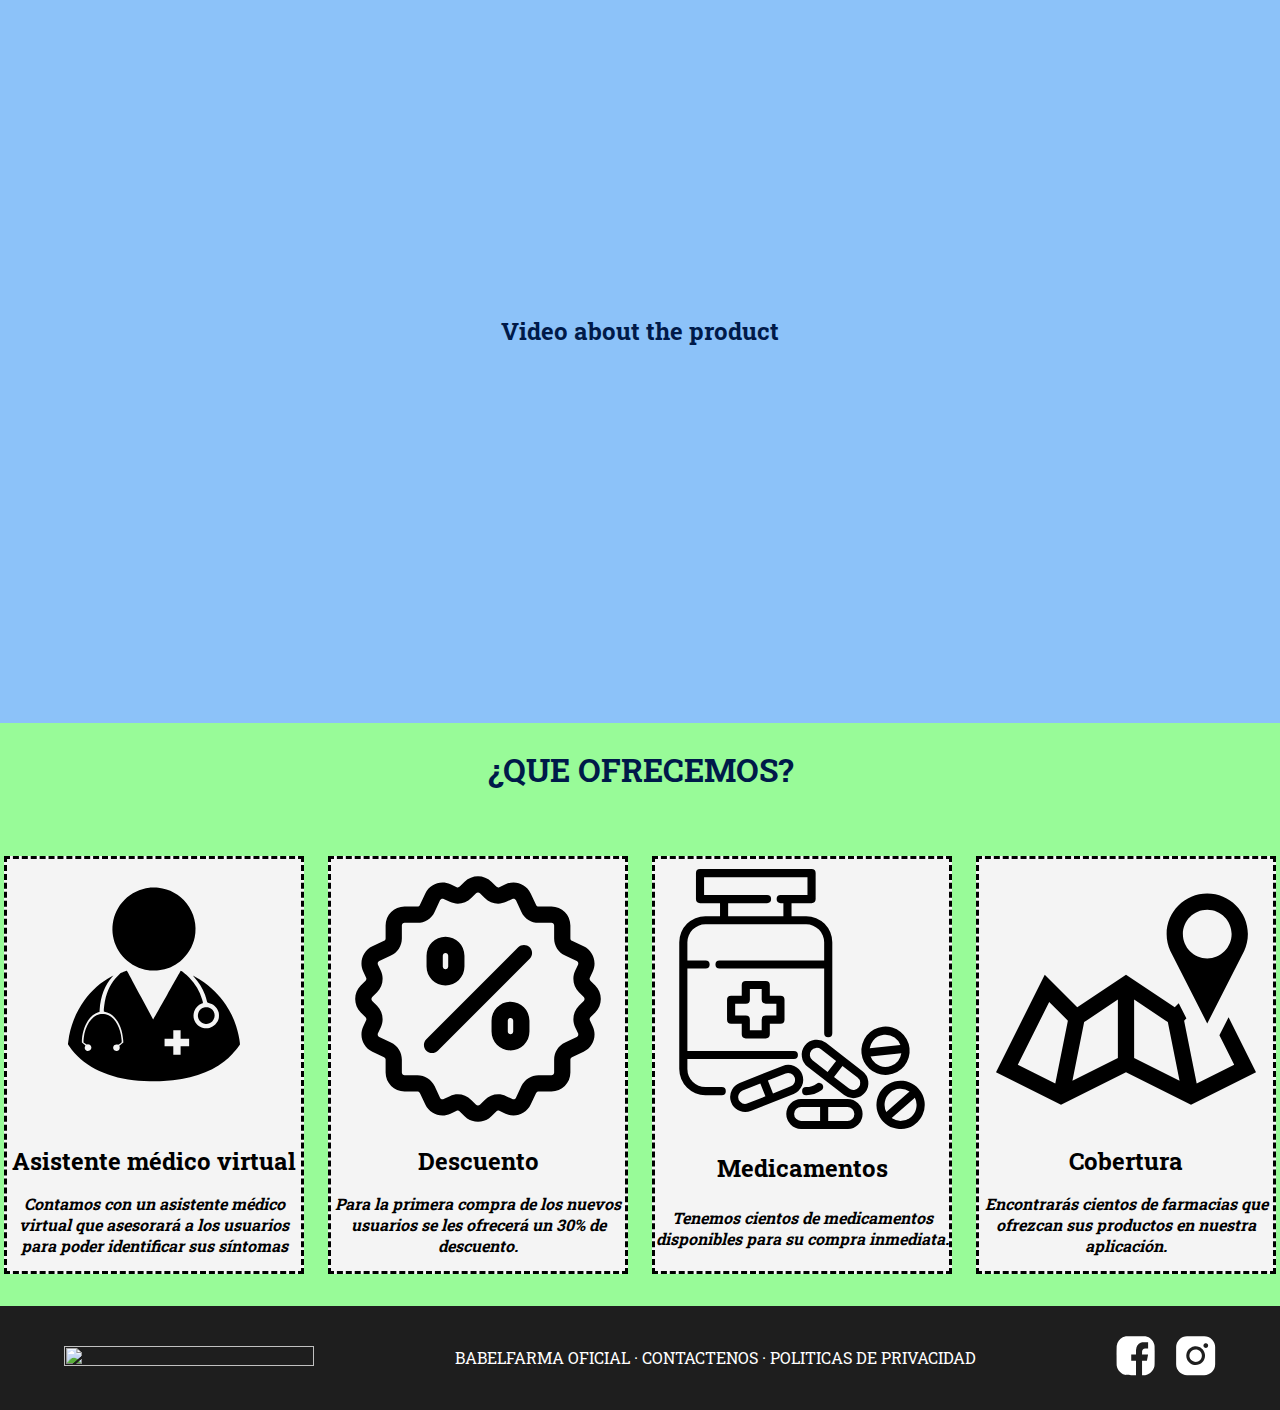
==== commit 84c06009: "Trabajo Final-correccion" ====
--- a/index.html
+++ b/index.html
@@ -59,14 +59,13 @@
                 <article class="function__icons">
                     <img src="./public/assets/imagenes/dueño_farmacia.svg" class="about_icon3">
                     <h3>RECOJO</h3>
-                    <p class="function__paragraph">- Podrás ofrecerlos medicamentos que esten disponibles en tu farmacia.<br>
-                    - Podrás realizar tus ventas mediante la aplicación.</p>
+                    <p class="function__paragraph">Realiza tus compras en la farmacia de tu preferencia y recógelas ahi mismo.</p>
                 </article>
                 <article class="function__icons">
                     <img src="./public/assets/imagenes/farmacia.svg" class="about_icon4">
                     <h3>DUEÑO DE FARMACIA</h3>
-                    <p class="function__paragraph">Realiza tus compras en la farmacia de tu preferencia
-                    y recógelas ahi mismo.</p>
+                    <p class="function__paragraph">- Podrás ofrecer los medicamentos que esten disponibles en tu farmacia.<br>
+                        - Podrás realizar tus ventas mediante la aplicación.</p>
                 </article>
             </div>
             <section class="function__container container">
--- a/public/assets/styles/styles.css
+++ b/public/assets/styles/styles.css
@@ -178,11 +178,10 @@
 }
 .about_icon2{
     width: 80px;
-    padding-bottom: 29px;
+    padding-bottom: 32px;
 }
 .about_icon3{
     width: 80px;
-    padding-bottom: 18px;
 }
 .about_icon4{
     width: 80px;
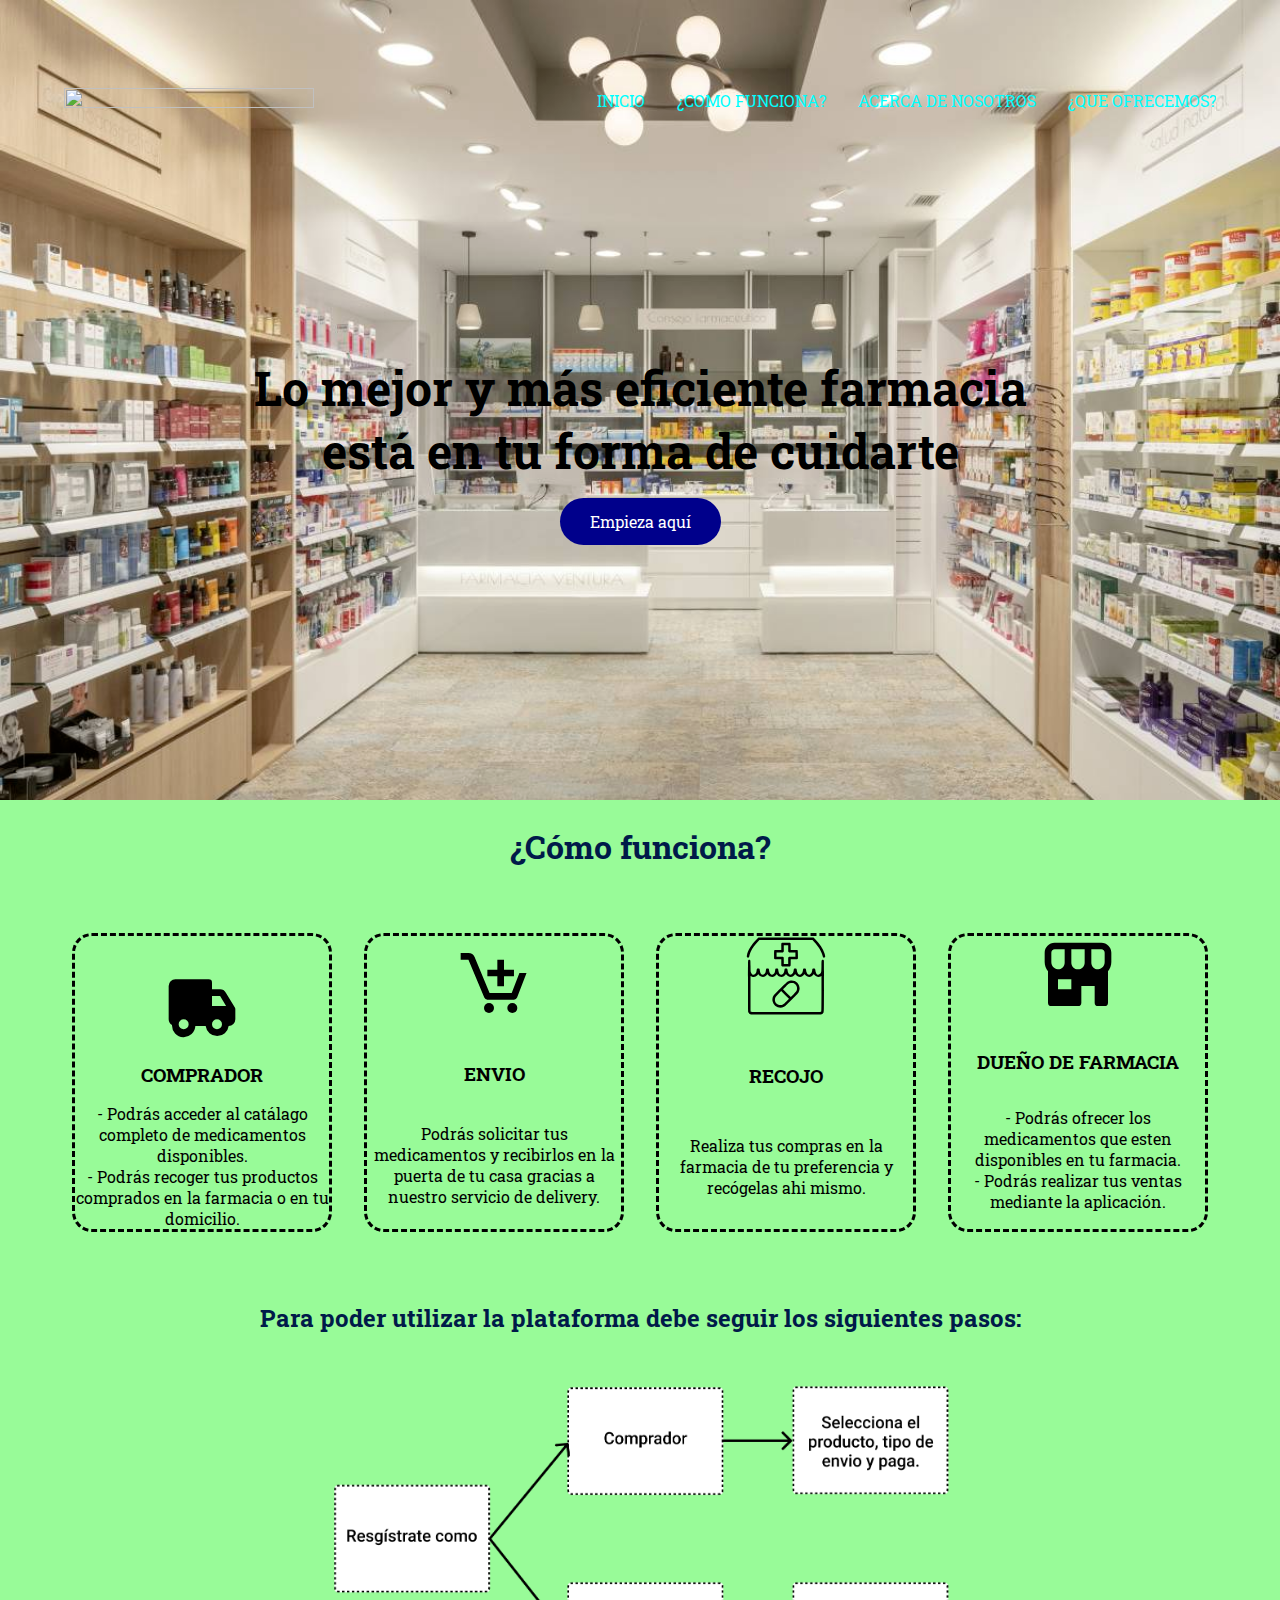
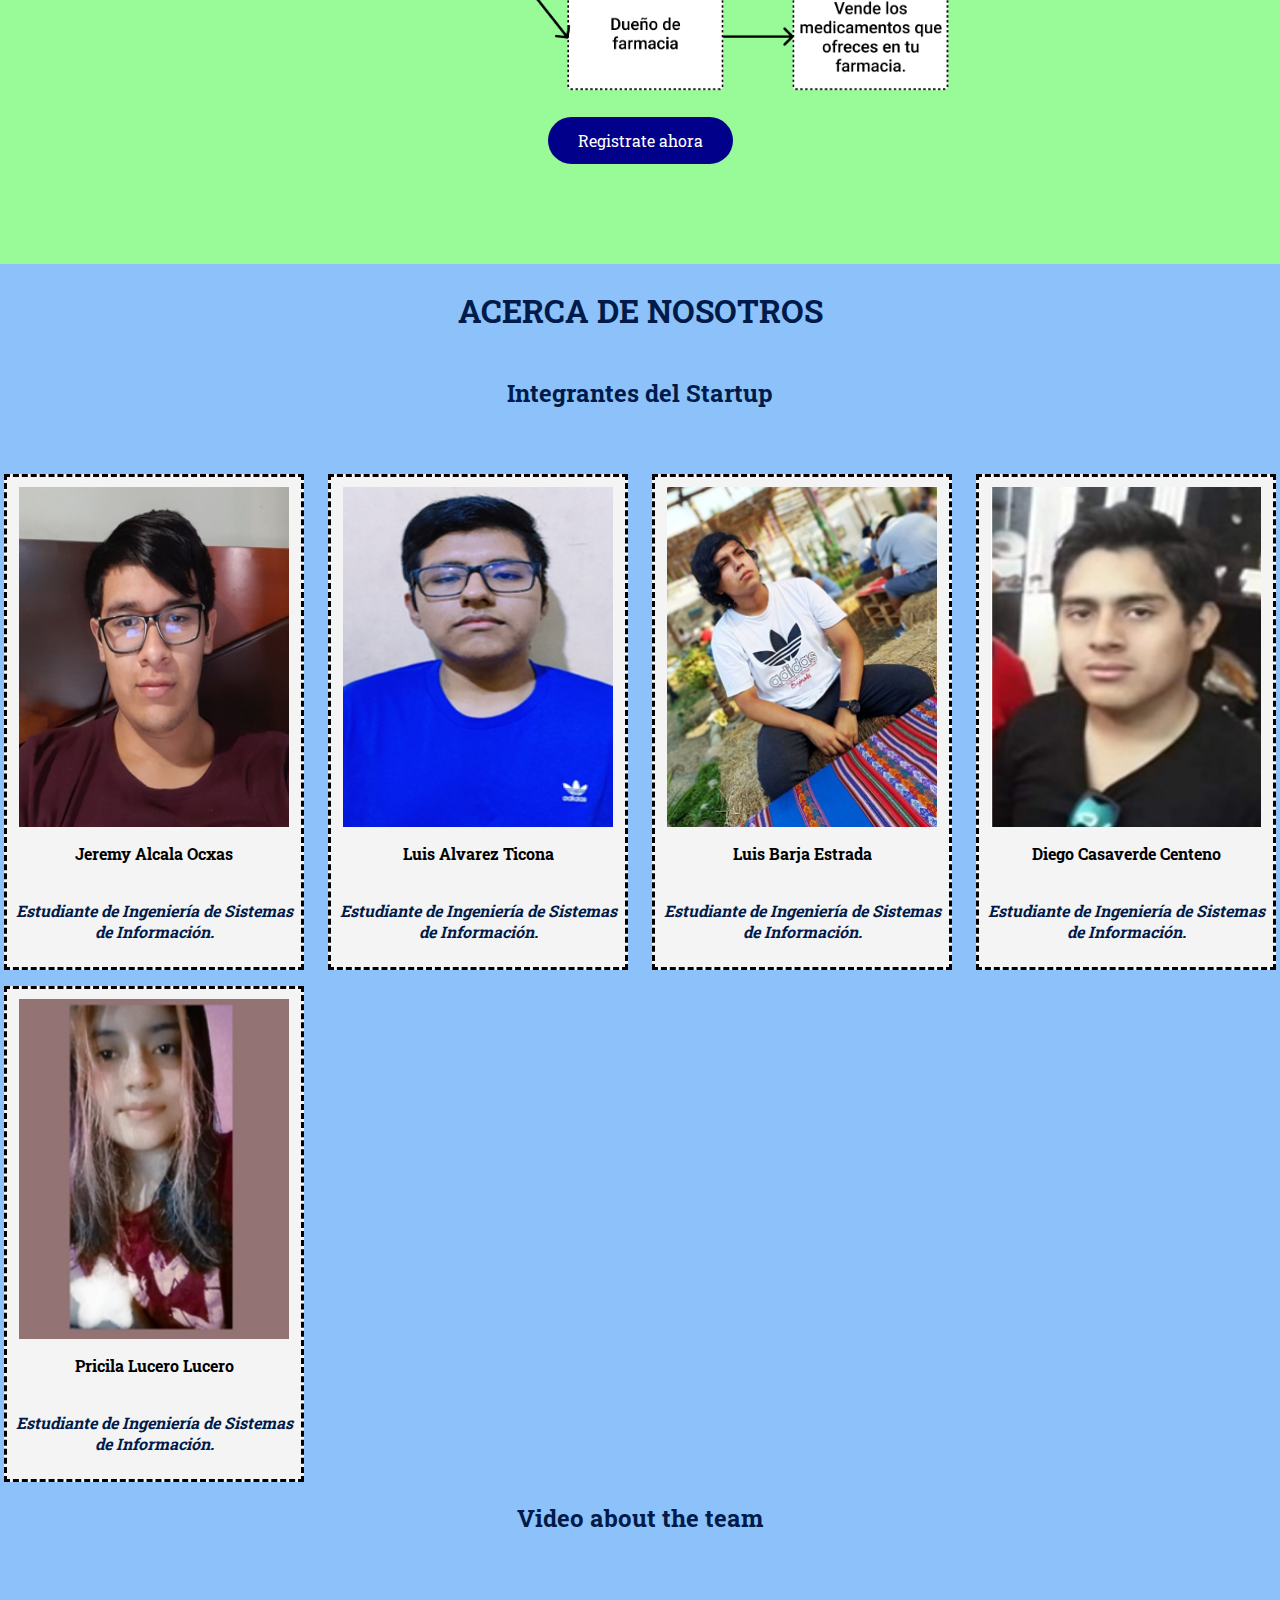
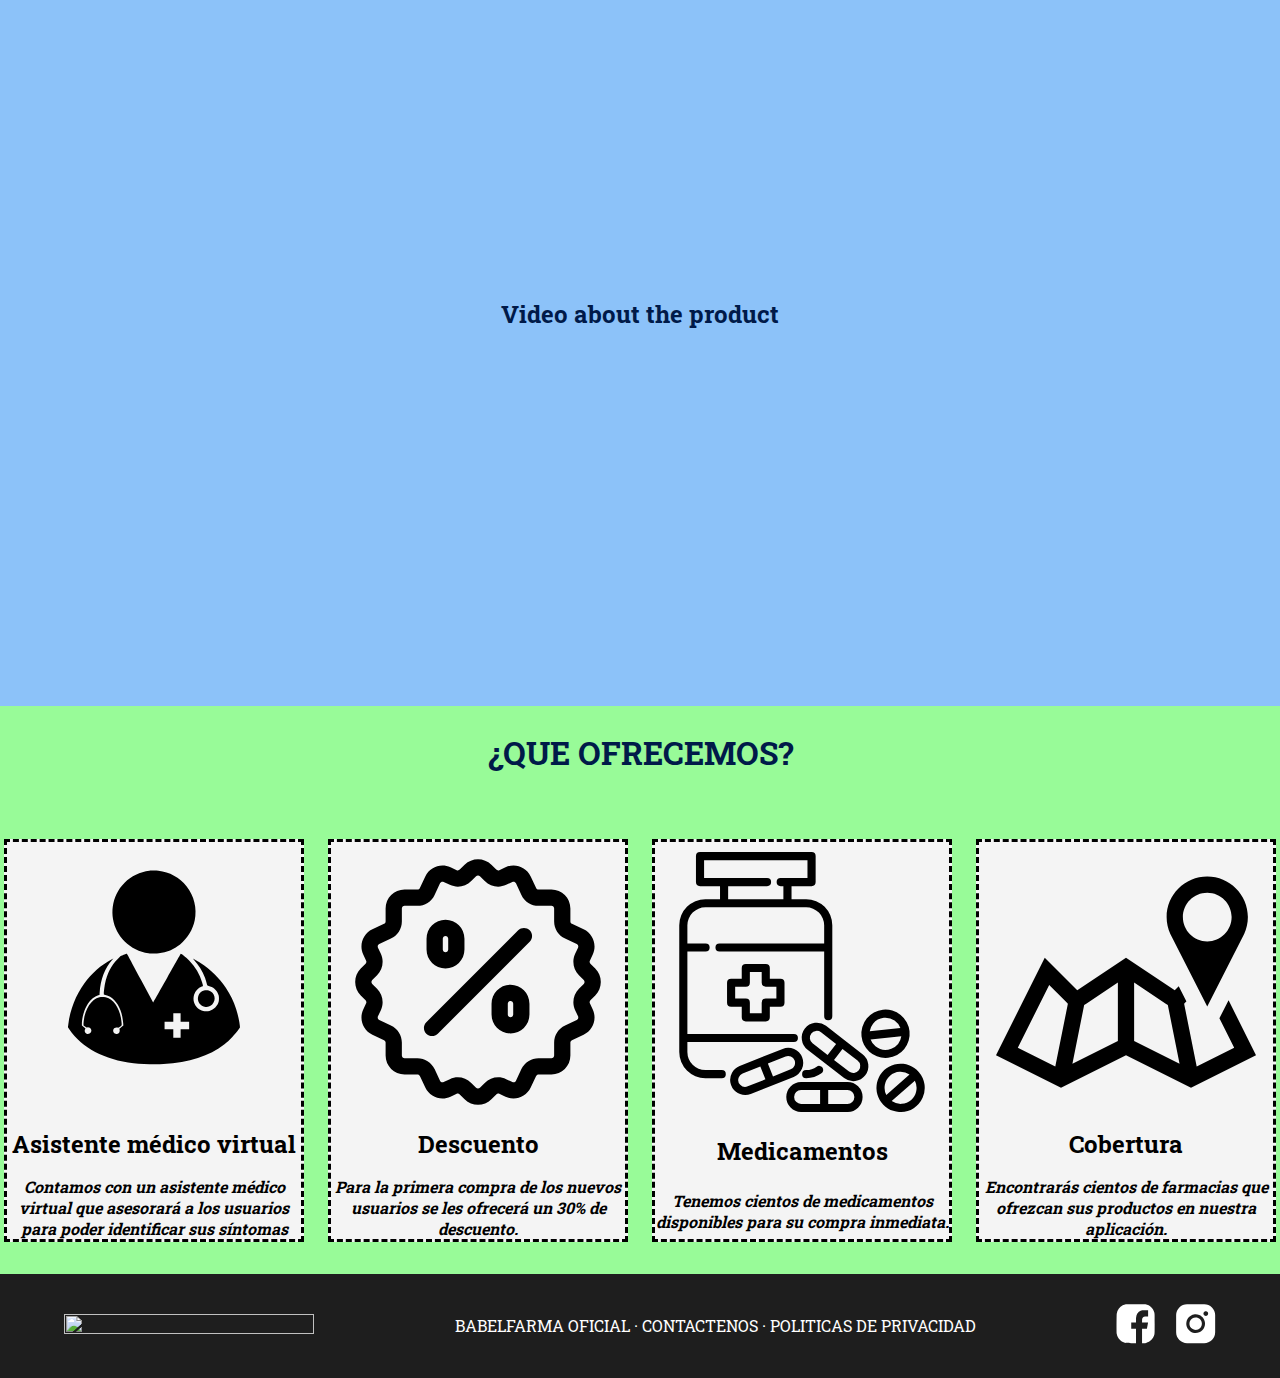
==== commit 6428ba23: "Trabajo Final-correccion2" ====
--- a/index.html
+++ b/index.html
@@ -47,14 +47,14 @@
                 <article class="function__icons">
                     <img src="./public/assets/imagenes/envios.svg" class="about_icon1">
                     <h3 class="function_title">COMPRADOR</h3>
-                    <p class="function__paragraph">Podrás solicitar tus medicamentos y recibirlos
-                    en la puerta de tu casa gracias a nuestro servicio de delivery.</p>
+                    <p class="function__paragraph">- Podrás acceder al catálago completo de medicamentos disponibles.<br>
+                        - Podrás recoger tus productos comprados en la farmacia o en tu domicilio.</p>
                 </article>
                 <article class="function__icons">
                     <img src="./public/assets/imagenes/comprador.svg" class="about_icon2">
                     <h3>ENVIO</h3>
-                    <p class="function__paragraph">- Podrás acceder al catálago completo de medicamentos disponibles.<br>
-                        - Podrás recoger tus productos comprados en la farmacia o en tu domicilio.</p>
+                    <p class="function__paragraph">Podrás solicitar tus medicamentos y recibirlos
+                        en la puerta de tu casa gracias a nuestro servicio de delivery.</p>
                 </article>
                 <article class="function__icons">
                     <img src="./public/assets/imagenes/dueño_farmacia.svg" class="about_icon3">
--- a/public/assets/styles/styles.css
+++ b/public/assets/styles/styles.css
@@ -174,11 +174,11 @@
 
 .about_icon1{
     width: 80px;
-    padding-bottom: 9px;
+    padding-top: 30px;
 }
 .about_icon2{
     width: 80px;
-    padding-bottom: 32px;
+    padding-top: 7px;
 }
 .about_icon3{
     width: 80px;
@@ -188,7 +188,7 @@
 }
 
 .function__paragraph{
-    padding-bottom: 15px;
+
 }
 
 .function__icons{
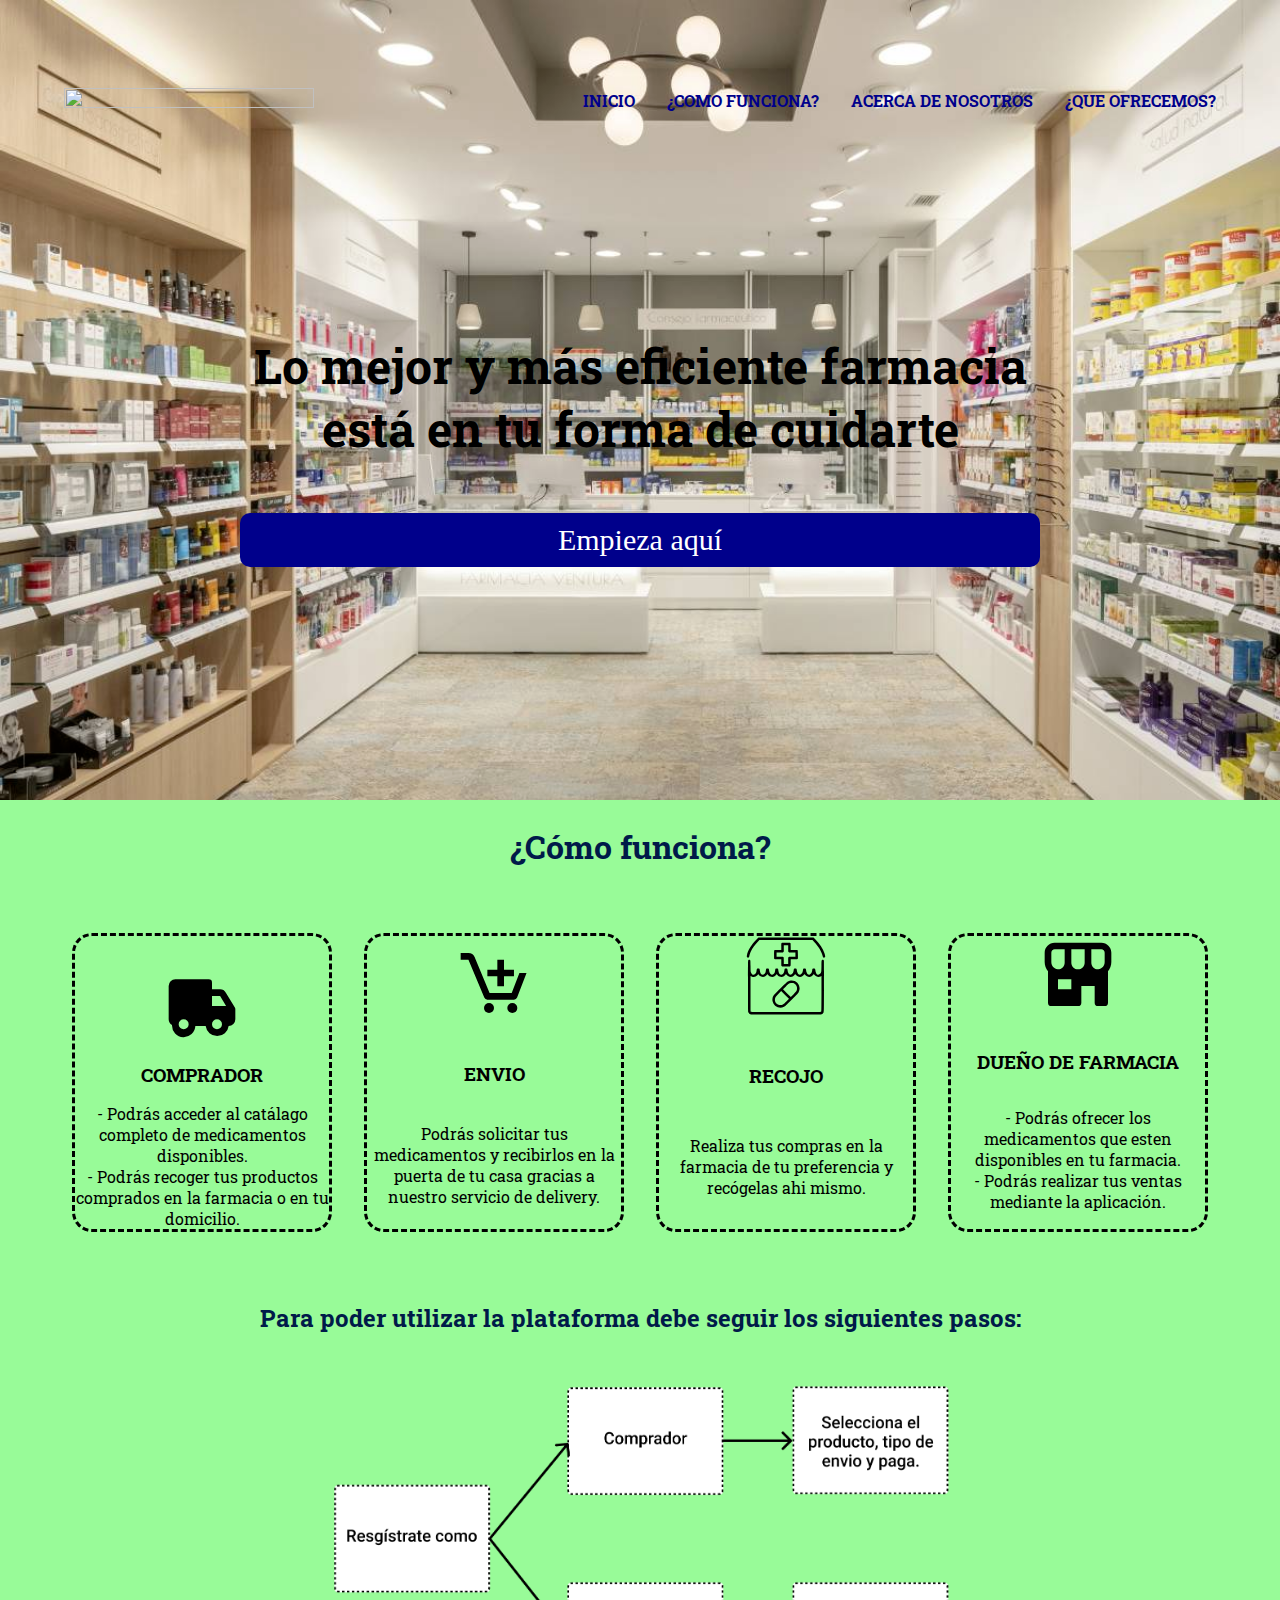
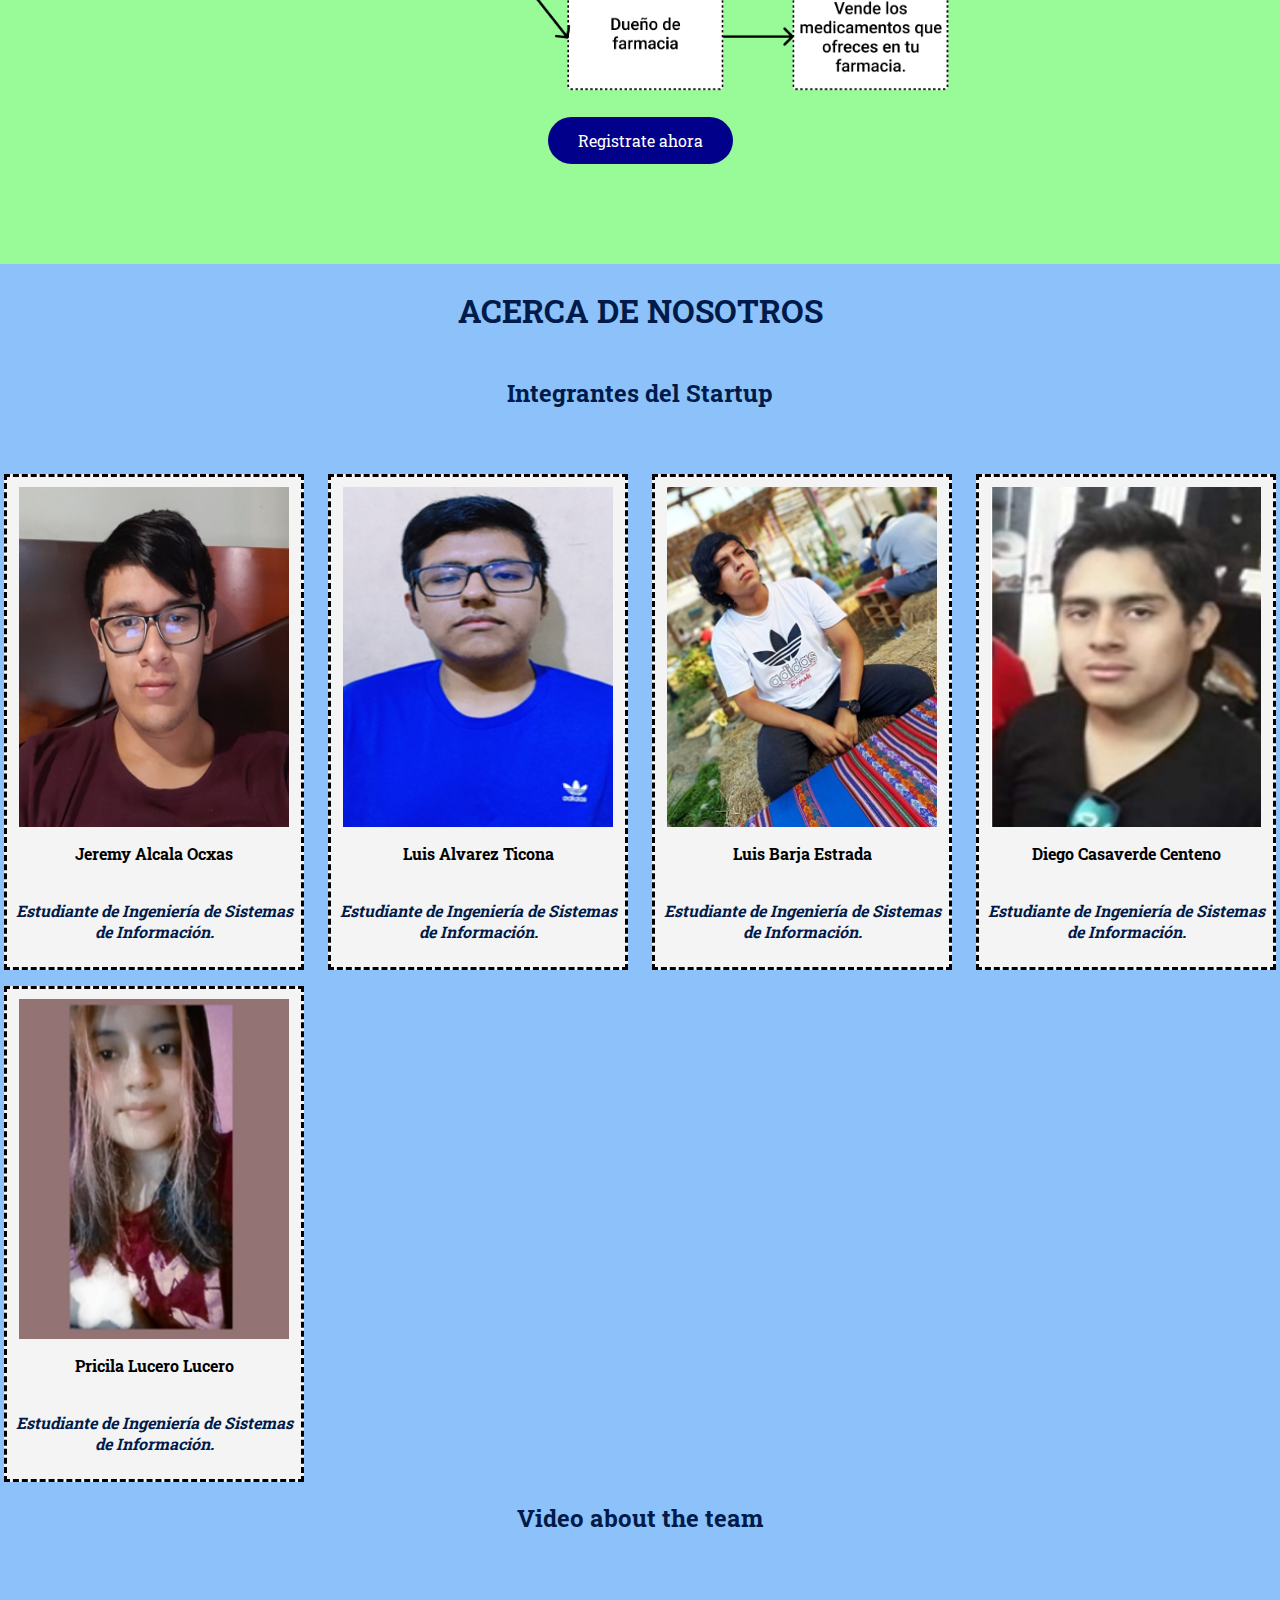
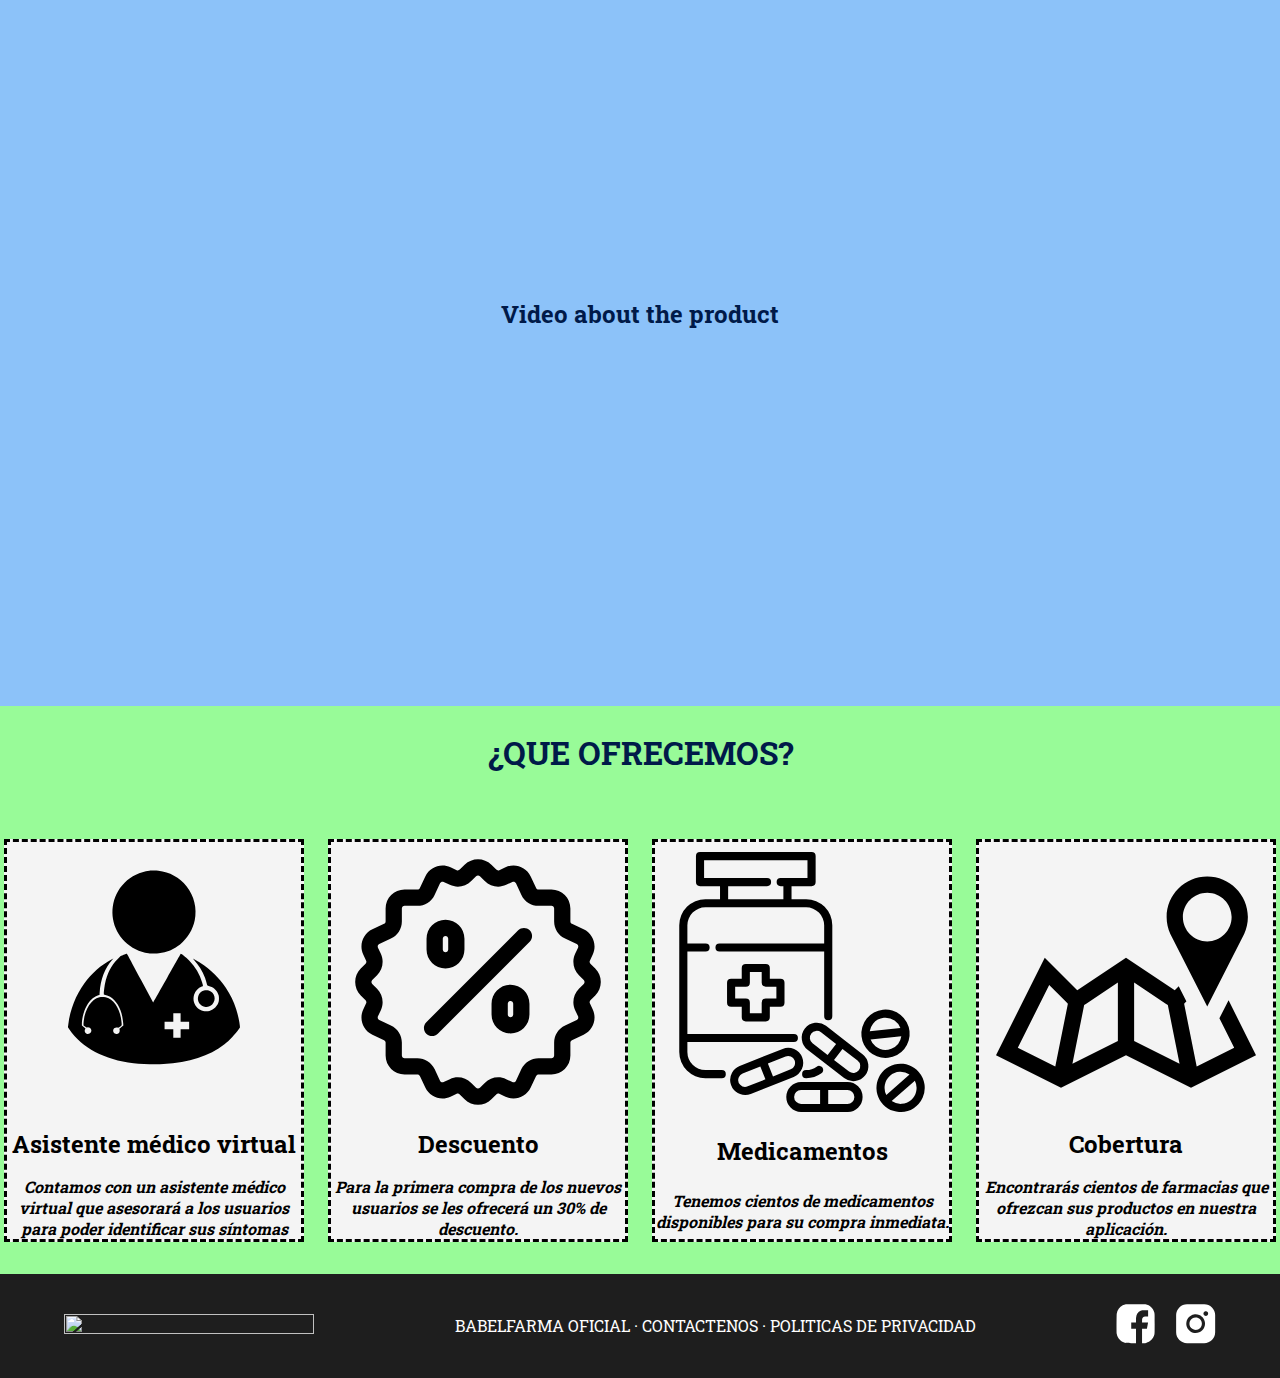
==== commit 47732b84: "Versión Final del TrabajoFinal-IHC" ====
--- a/index.html
+++ b/index.html
@@ -1,5 +1,5 @@
 <!DOCTYPE html>
-<html lang="es">
+<html lang="en">
 
 
 <head>
@@ -34,8 +34,23 @@
 
         <section class="hero__container container">
             <h1 class="hero__title">Lo mejor y más eficiente farmacia está en tu forma de cuidarte</h1>
-            <a href="#" class="cta">Empieza aquí</a>
+            <input type="checkbox" id="btn-modal">
+            <br>
+            <label for="btn-modal" class="lbl-modal">Empieza aquí</label>
+            <div class="modal">
+                <div class="contenedor">
+                    <header>Bienvenidos a BabelFarma</header>
+                    <label for="btn-modal">X</label>
+                    <div class="contenido">
+                        <a class="btn-a" href="registroDueño.html">Dueño de Farmacia</a>
+                        <br>
+                        <br>
+                        <a class="btn-a" href="registroComprador.html">Comprador</a>
+                    </div>
+                </div>
+            </div>
         </section>
+
 
 </header>
 
@@ -113,18 +128,18 @@
         <section  align="center">
             <div>
                 <h2 class="texto2">Video about the team <br></h2>
-                <iframe width="560" height="315" src="https://www.youtube.com/embed/L62KHKXkVKw"
-                        title="YouTube video player" frameborder="0" allow="accelerometer; autoplay; clipboard-write;
-                        encrypted-media; gyroscope; picture-in-picture" allowfullscreen></iframe>
+                <iframe width="560" height="315" src="https://www.youtube.com/embed/ugu3KwNRehE" title="YouTube video player"
+                        frameborder="0" allow="accelerometer; autoplay; clipboard-write; encrypted-media;
+                         gyroscope; picture-in-picture" allowfullscreen></iframe>
             </div>
         </section>
         <section  align="center">
             <div>
                 <h2 class="texto2">Video about the product <br></h2>
             </div>
-            <iframe width="560" height="315" src="https://www.youtube.com/embed/L62KHKXkVKw"
-                    title="YouTube video player" frameborder="0" allow="accelerometer; autoplay; clipboard-write;
-                        encrypted-media; gyroscope; picture-in-picture" allowfullscreen></iframe>
+            <iframe width="560" height="315" src="https://www.youtube.com/embed/1EnjCoh0vqY"
+                    title="YouTube video player" frameborder="0" allow="accelerometer; autoplay;
+                    clipboard-write; encrypted-media; gyroscope; picture-in-picture" allowfullscreen></iframe>
             <h2><br></h2>
         </section>
     </main>
--- a/public/assets/styles/styles.css
+++ b/public/assets/styles/styles.css
@@ -79,7 +79,8 @@
 
 
 .nav__links{
-    color: aqua;
+    color: darkblue;
+    font-weight: bold;
     text-decoration: none;
 }
 
@@ -126,6 +127,85 @@
     border-radius: 32px;
 }
 
+.modal{
+    width: 100%;
+    height: 100vh;
+    display: flex;
+    justify-content: center;
+    align-items: center;
+}
+
+.modal{
+    position: fixed;
+    top:0;
+    left:0;
+    background: rgba(0,0,0,0.5);
+    transition: all 500ms ease;
+    opacity: 0;
+    visibility: hidden;
+}
+
+#btn-modal:checked ~ .modal{
+    opacity: 1;
+    visibility: visible;
+}
+
+.contenedor{
+    width: 480px;
+    height: 250px;
+    margin: auto;
+    background: #fff;
+    box-shadow: 1px 7px 25px rgba(0,0,0,0.6);
+    transition: all 500ms ease;
+    position: relative;
+}
+
+.contenedor header{
+    padding: 10px;
+    background: #8CC2F9;
+    color: #fff;
+}
+
+.contenedor label{
+    position: absolute;
+    top: 10px;
+    right: 10px;
+    color: #fff;
+    font-size: 15px;
+    cursor: pointer;
+}
+
+#btn-modal{
+    display: none;
+}
+
+.lbl-modal{
+    color: #fff;
+    background: darkblue;
+    padding: 10px 15px;
+    border-radius: 10px;
+    cursor: pointer;
+    font-family: "Roboto Light";
+    font-size: 30px;
+}
+
+.btn-a{
+    position: revert;
+    display: inline-block;
+    margin: 30px 30px;
+    border: 18px;
+    font-size: 30px;
+    background-color: white;
+    color: Black;
+    text-decoration: none;
+    cursor: pointer;
+}
+
+
+
+
+
+
 
 
 
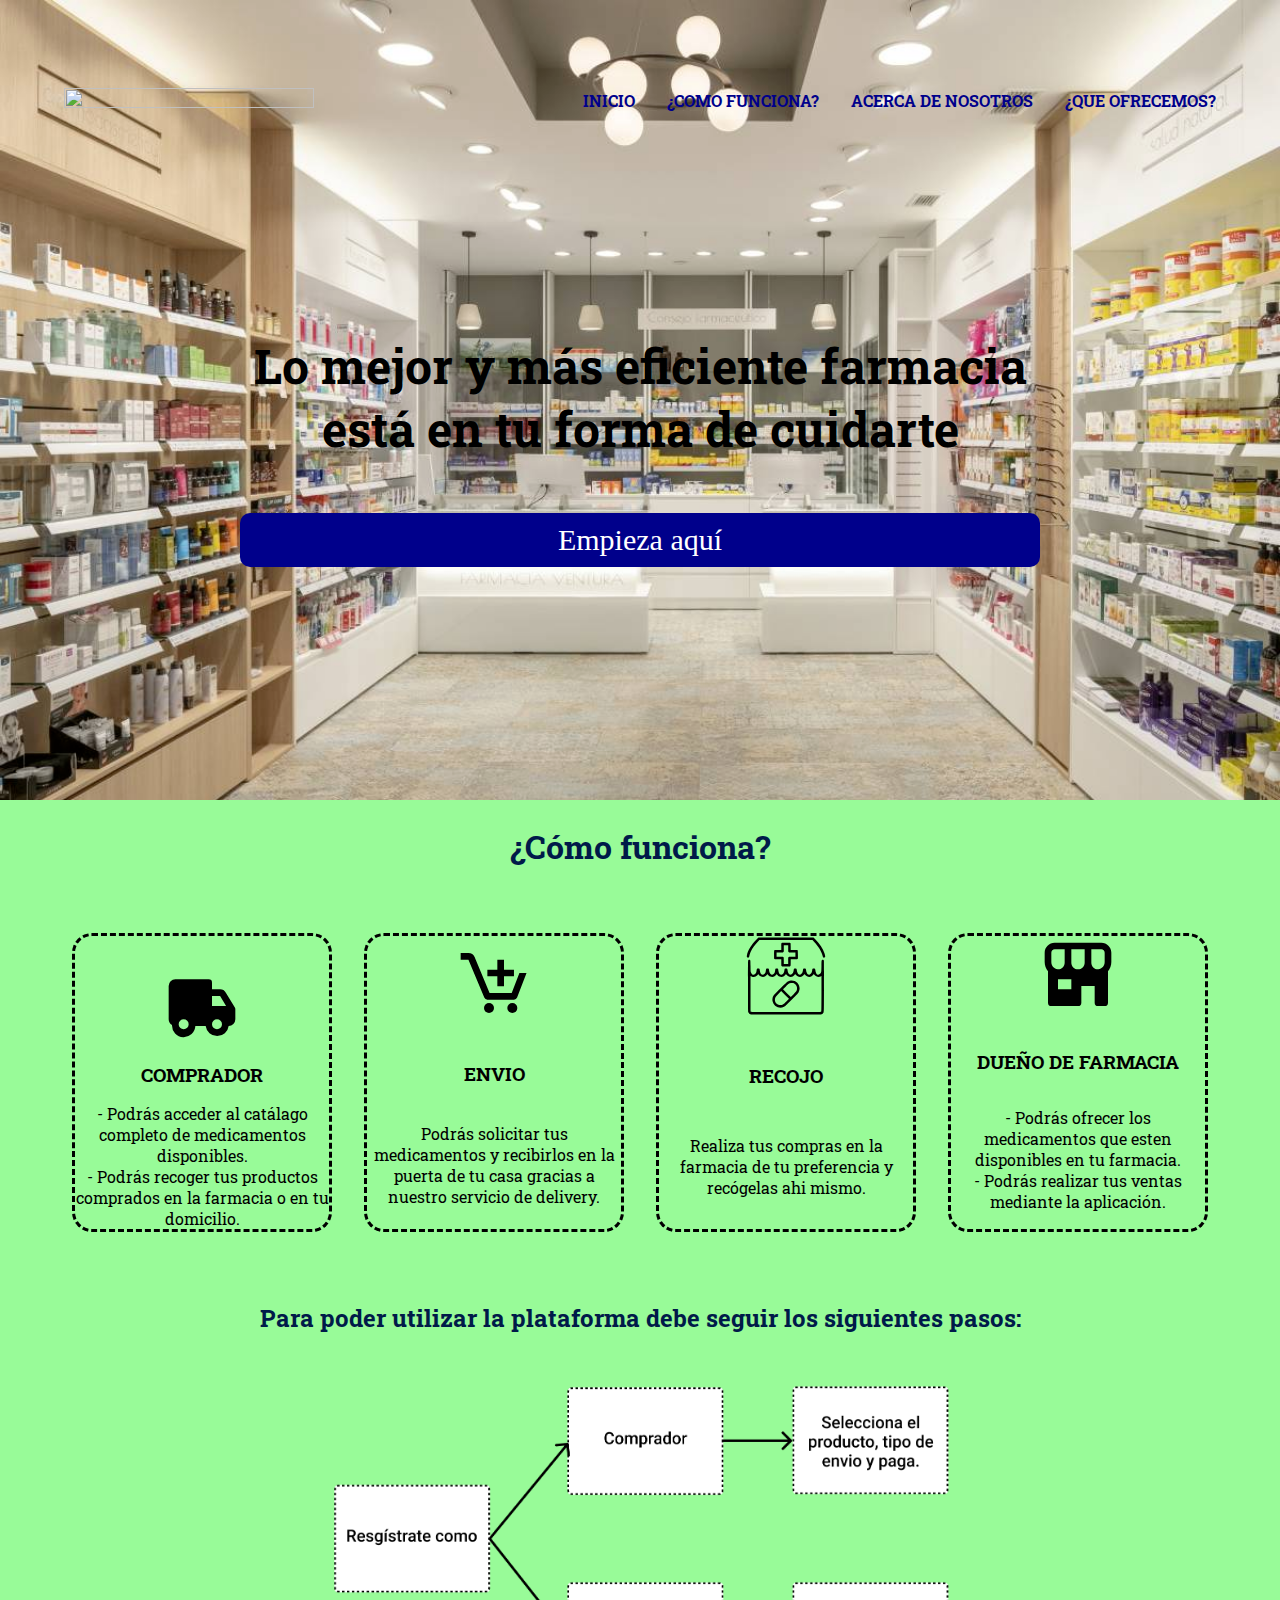
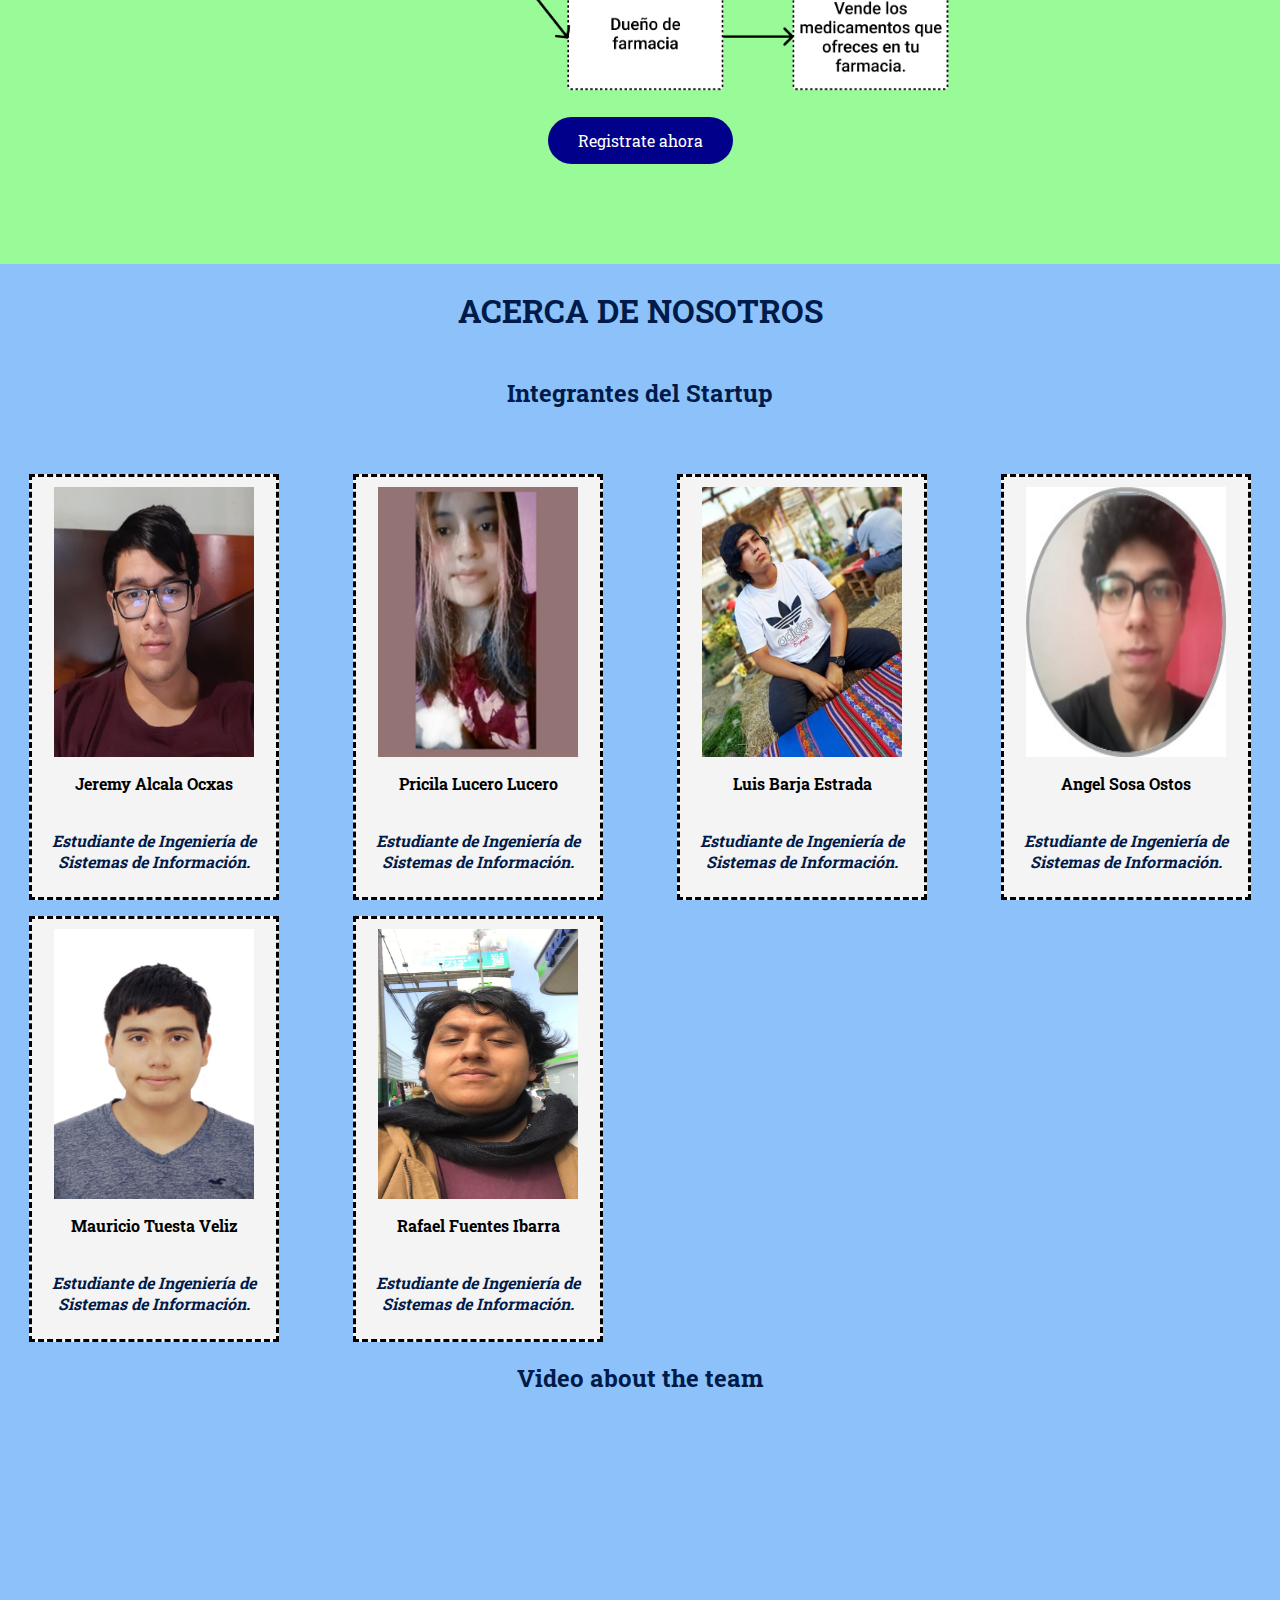
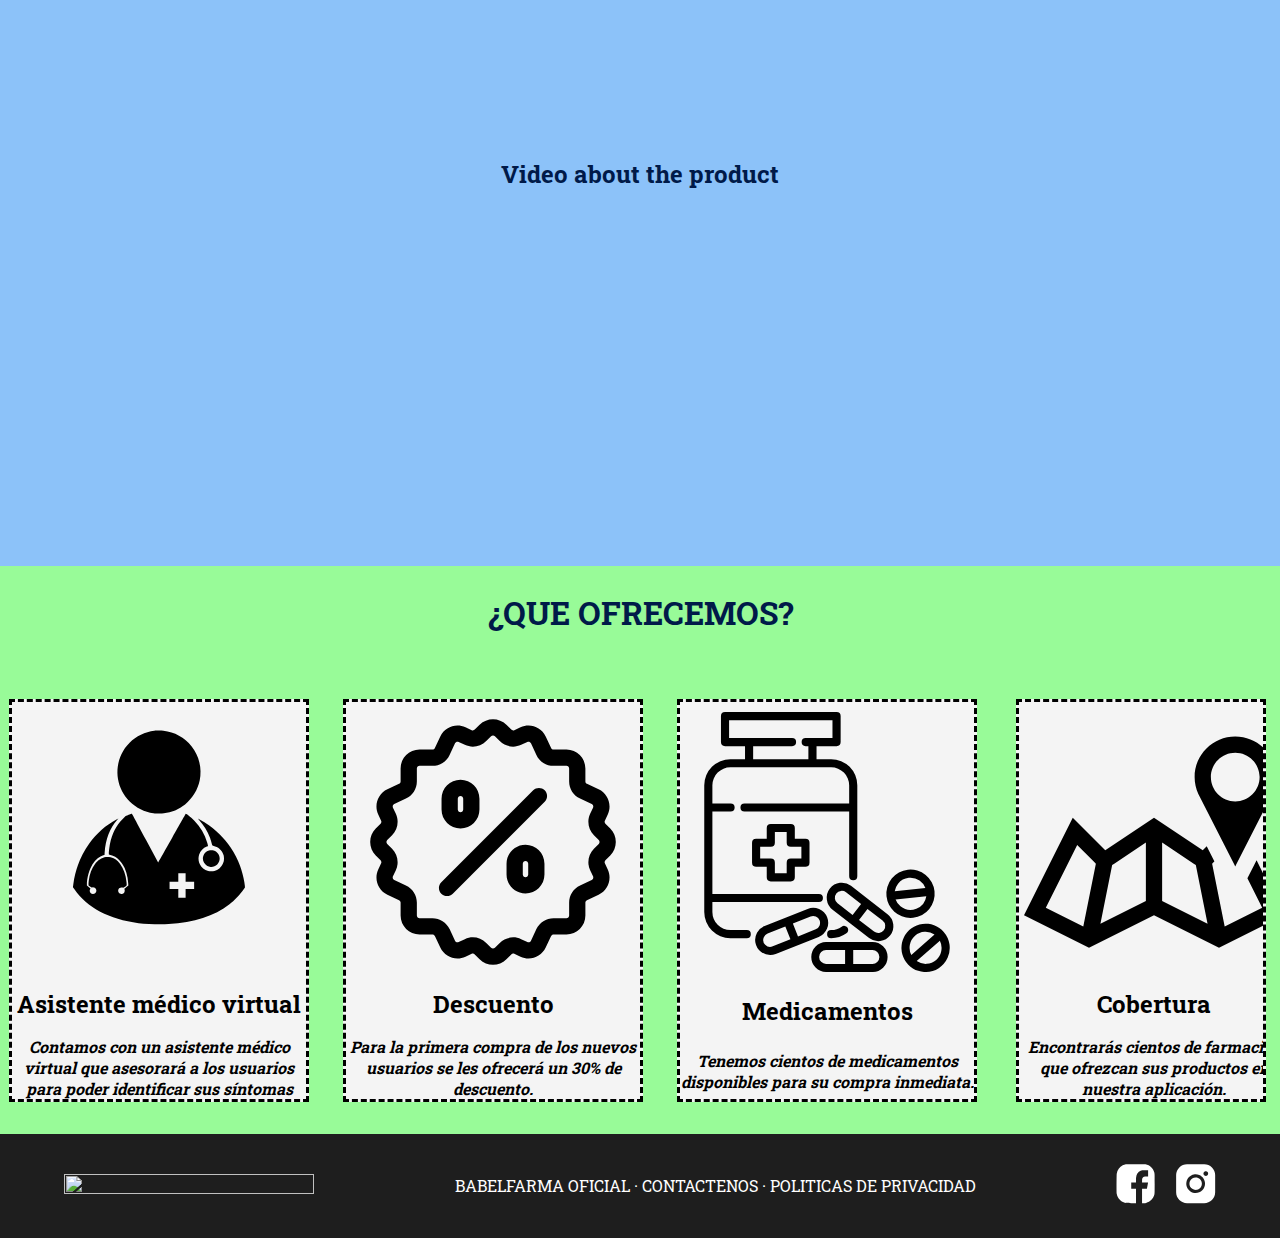
==== commit 8a5a24f4: "LandingPage-BabelFarma" ====
--- a/index.html
+++ b/index.html
@@ -103,23 +103,28 @@
                     <h6 class="texto"><em>Estudiante de Ingeniería de Sistemas de Información.</em></h6>
                 </article>
                 <article class="cuadro_integrante">
-                    <img alt="Foto de Jeremy Alcala" src="./public/assets/imagenes/luis.PNG" class="imagen_nosotros">
-                    <h4 class="nosotros__nombre">Luis Alvarez Ticona</h4>
-                    <h6 class="texto"><em>Estudiante de Ingeniería de Sistemas de Información.</em></h6>
-                </article>
-                <article class="cuadro_integrante">
-                    <img alt="Foto de Jeremy Alcala" src="./public/assets/imagenes/barja.PNG" class="imagen_nosotros">
+                    <img alt="Foto de Pricila Lucero" src="./public/assets/imagenes/pricila.PNG" class="imagen_nosotros">
+                    <h4 class="nosotros__nombre">Pricila Lucero Lucero</h4>
+                    <h6 class="texto"><em>Estudiante de Ingeniería de Sistemas de Información.</em></h6>
+                </article>
+                <article class="cuadro_integrante">
+                    <img alt="Foto de Luis Barja" src="./public/assets/imagenes/barja.PNG" class="imagen_nosotros">
                     <h4 class="nosotros__nombre">Luis Barja Estrada</h4>
                     <h6 class="texto"><em>Estudiante de Ingeniería de Sistemas de Información.</em></h6>
                 </article>
                 <article class="cuadro_integrante">
-                    <img alt="Foto de Jeremy Alcala" src="./public/assets/imagenes/casaverde.PNG" class="imagen_nosotros">
-                    <h4 class="nosotros__nombre">Diego Casaverde Centeno</h4>
-                    <h6 class="texto"><em>Estudiante de Ingeniería de Sistemas de Información.</em></h6>
-                </article>
-                <article class="cuadro_integrante">
-                    <img alt="Foto de Jeremy Alcala" src="./public/assets/imagenes/pricila.PNG" class="imagen_nosotros">
-                    <h4 class="nosotros__nombre">Pricila Lucero Lucero</h4>
+                    <img alt="Foto de Angel Sosa" src="./public/assets/imagenes/Angel.jpg" class="imagen_nosotros">
+                    <h4 class="nosotros__nombre">Angel Sosa Ostos</h4>
+                    <h6 class="texto"><em>Estudiante de Ingeniería de Sistemas de Información.</em></h6>
+                </article>
+                <article class="cuadro_integrante">
+                    <img alt="Foto de Mauricio Tuesta" src="./public/assets/imagenes/Mauricio.jpg" class="imagen_nosotros">
+                    <h4 class="nosotros__nombre">Mauricio Tuesta Veliz</h4>
+                    <h6 class="texto"><em>Estudiante de Ingeniería de Sistemas de Información.</em></h6>
+                </article>
+                <article class="cuadro_integrante">
+                    <img alt="Foto de Rafael Fuentes" src="./public/assets/imagenes/nicolas.jpg" class="imagen_nosotros">
+                    <h4 class="nosotros__nombre">Rafael Fuentes Ibarra</h4>
                     <h6 class="texto"><em>Estudiante de Ingeniería de Sistemas de Información.</em></h6>
                 </article>
             </div>
@@ -186,8 +191,8 @@
                 <a class="footlink">POLITICAS DE PRIVACIDAD</a>
             </div>
             <div class="media">
-                <a><img class="social-icon" src="./public/assets/imagenes/facebook.svg" alt="Facebook"></a>
-                <a><img class="social-icon" src="./public/assets/imagenes/instagrama.svg" alt="Instagram"></a>
+                <a href="https://www.facebook.com/" target="_blank"><img class="social-icon" src="./public/assets/imagenes/facebook.svg" alt="Facebook"></a>
+                <a href="https://www.instagram.com/" target="_blank"><img class="social-icon" src="./public/assets/imagenes/instagrama.svg" alt="Instagram"></a>
             </div>
         </div>
     </div>
--- a/public/assets/styles/styles.css
+++ b/public/assets/styles/styles.css
@@ -357,7 +357,7 @@
     display: grid;
     gap: 1em;
     justify-items: center;
-    width: 300px;
+    width: 250px;
     overflow: hidden;
     margin: 0 auto;
     border-style: dashed;
@@ -366,8 +366,8 @@
 .imagen_nosotros{
     padding-top: 10px;
     justify-items: center;
-    width: 270px;
-    height: 350px;
+    width: 200px;
+    height: 280px;
 }
 
 .ofrecemos{
